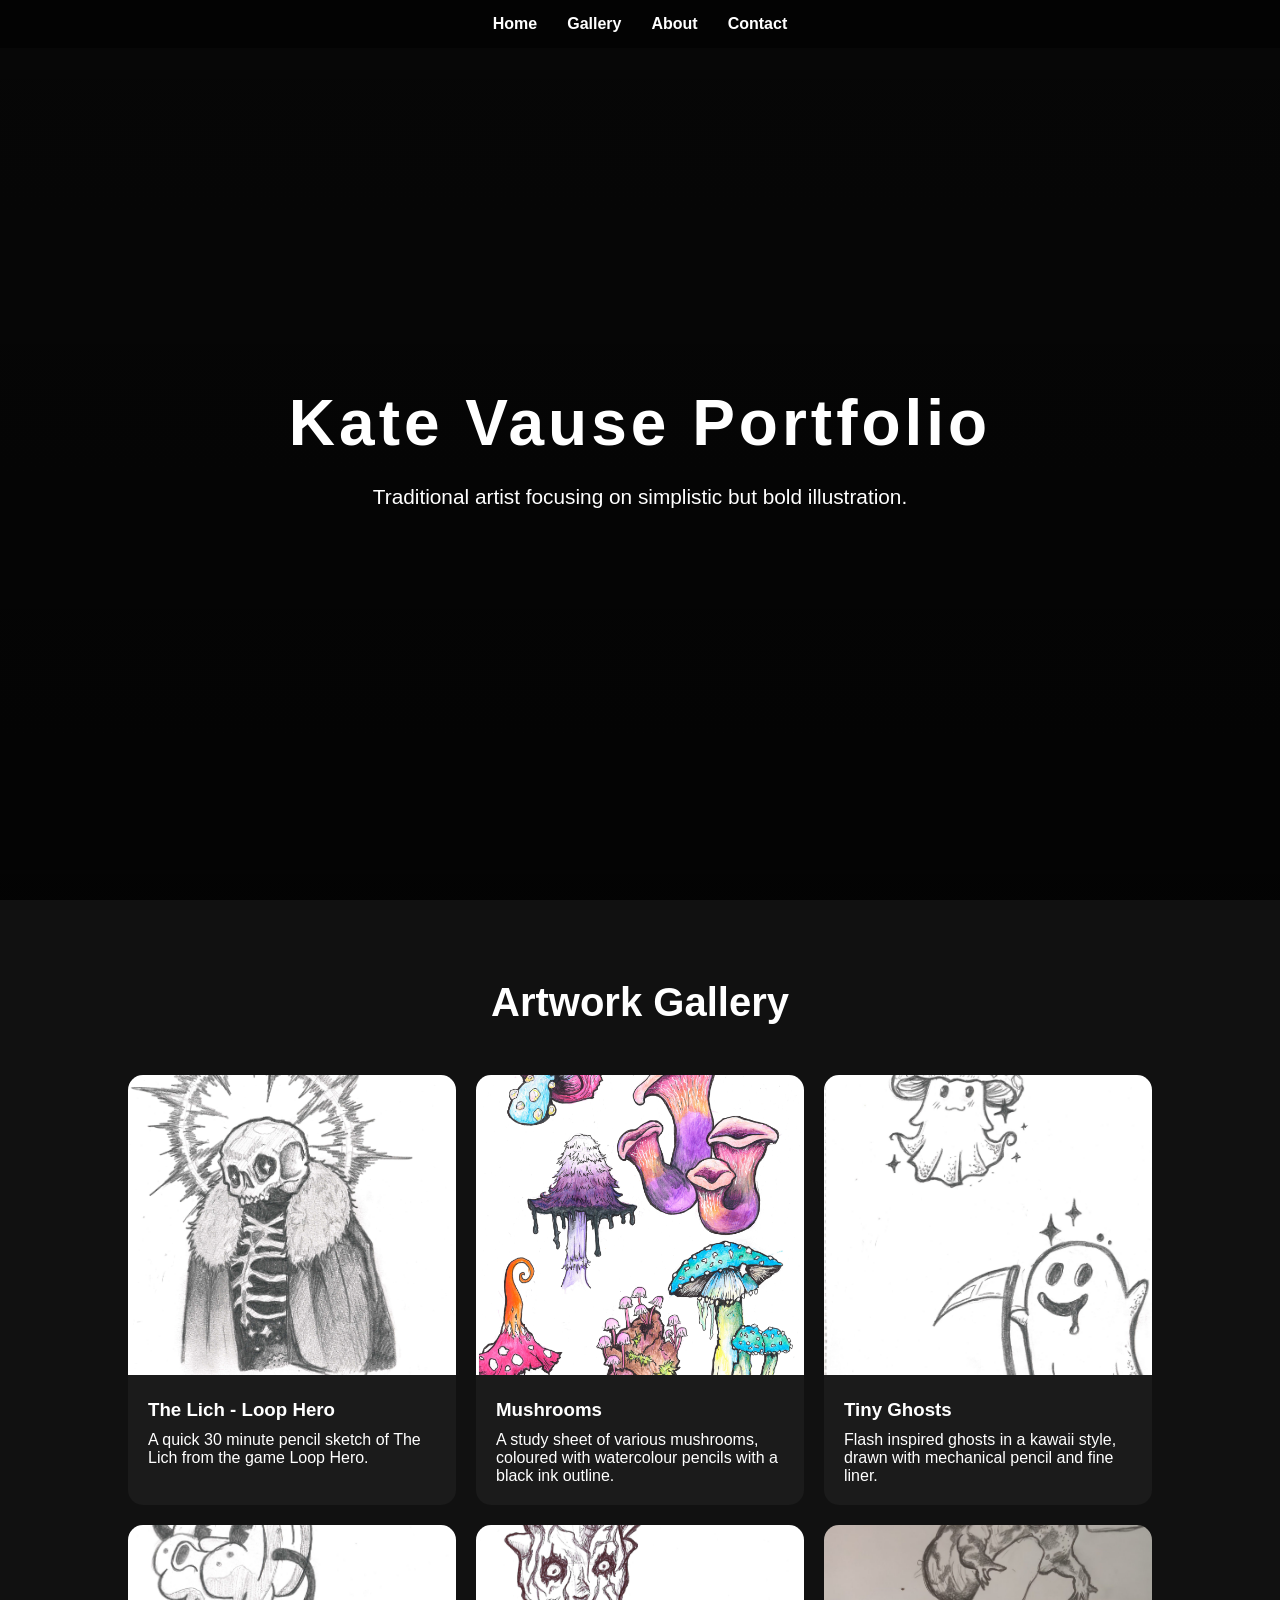
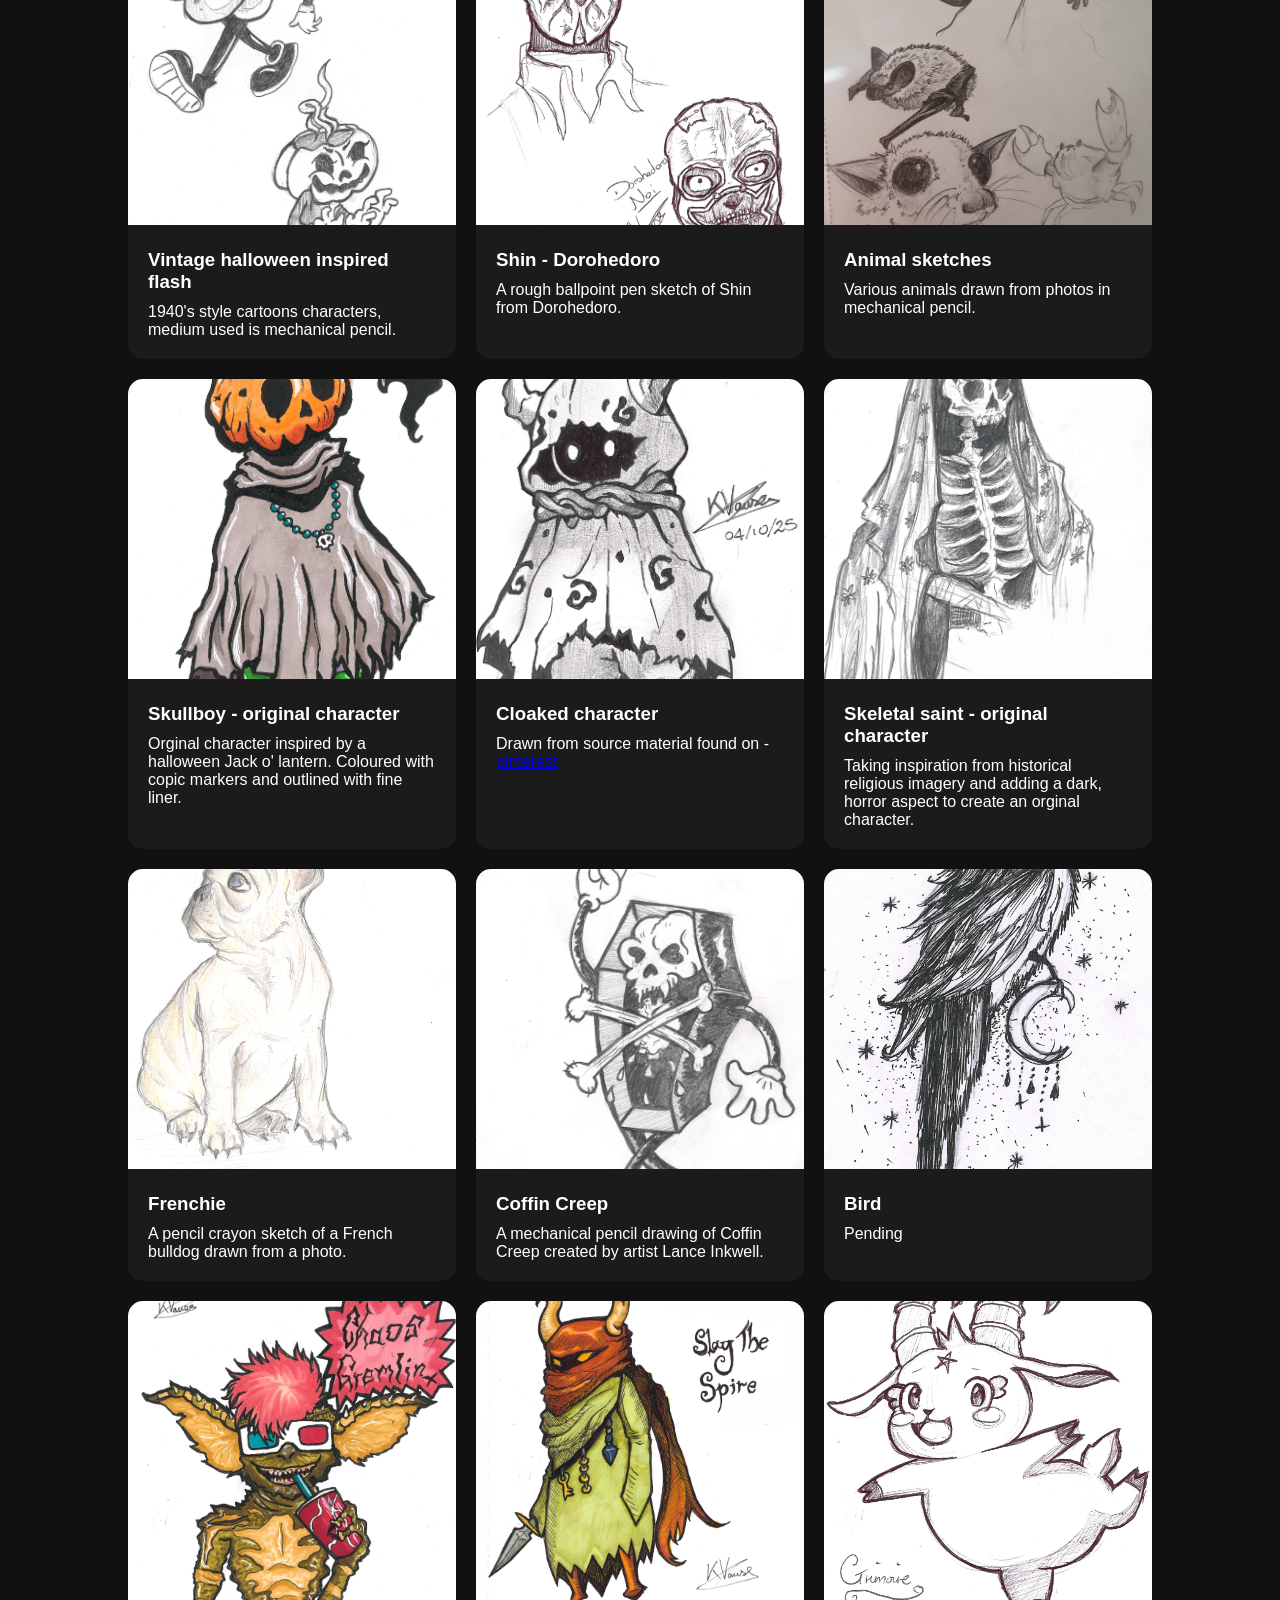
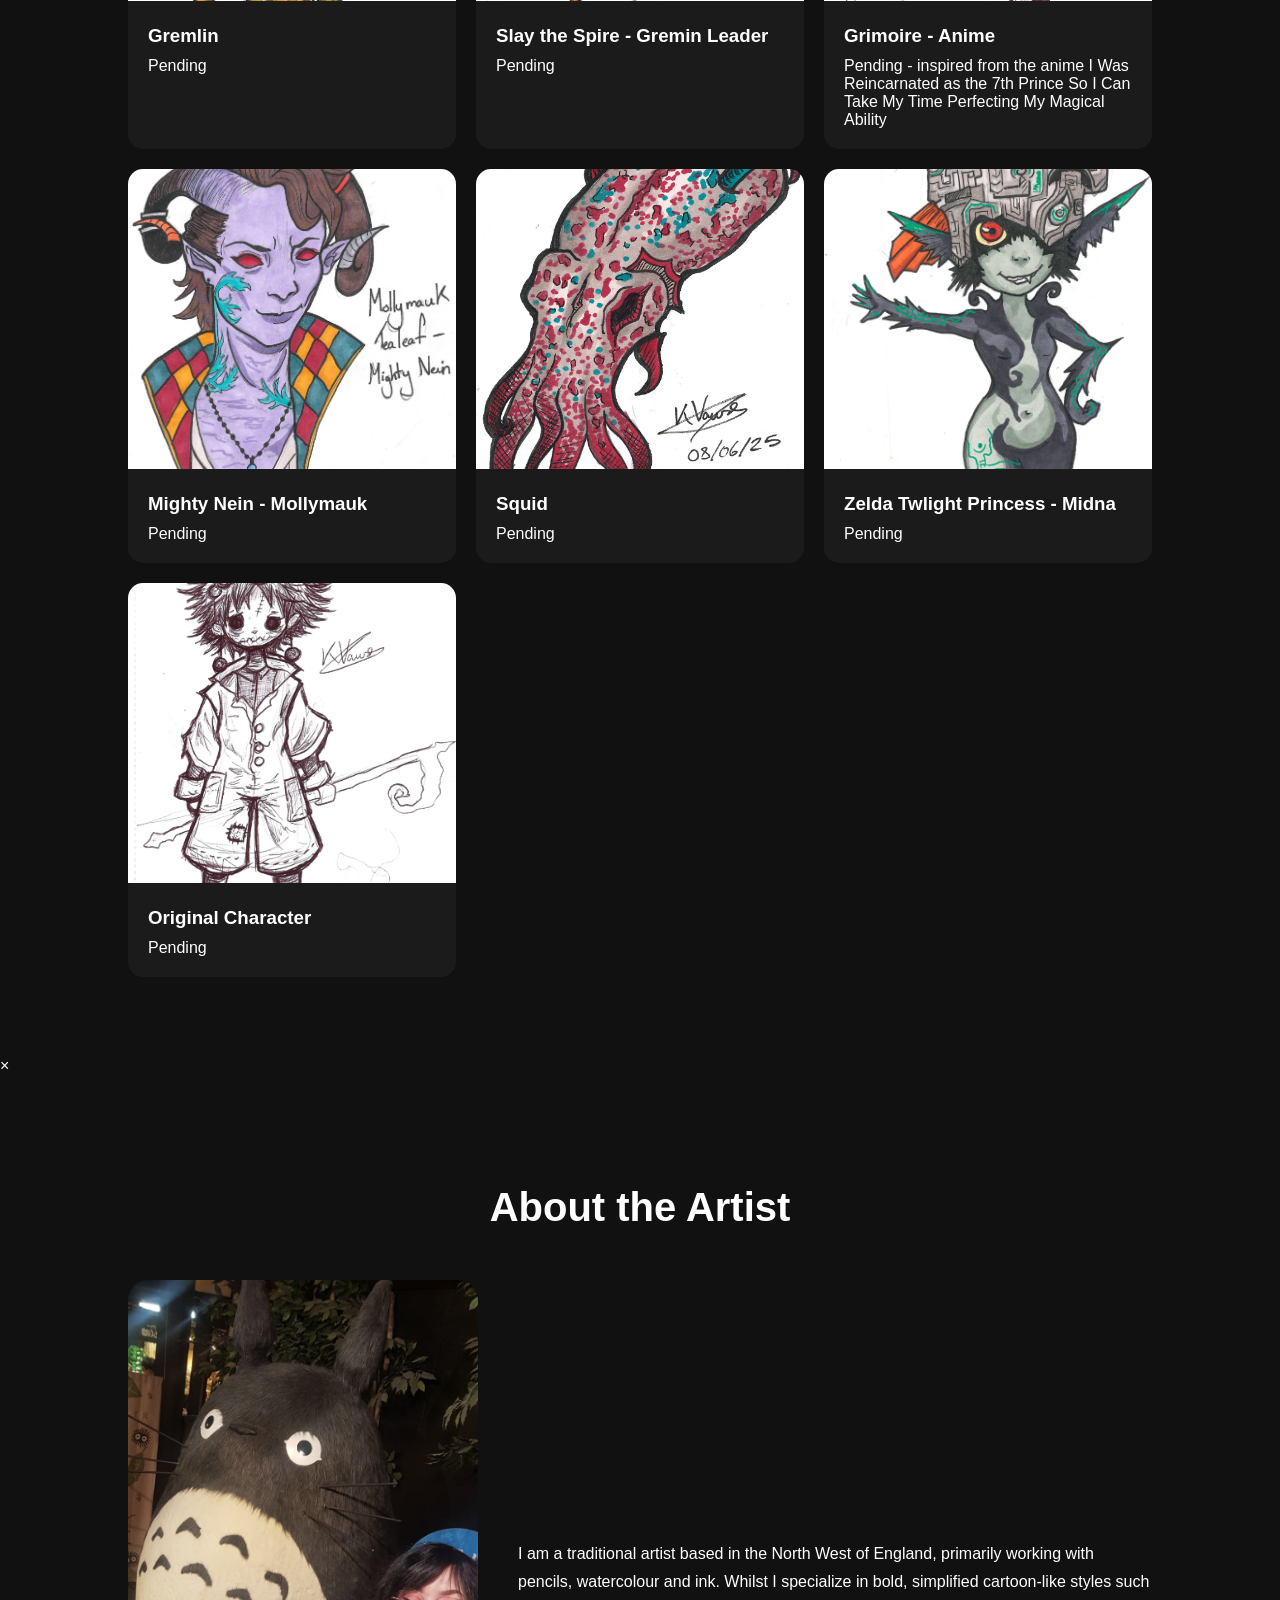
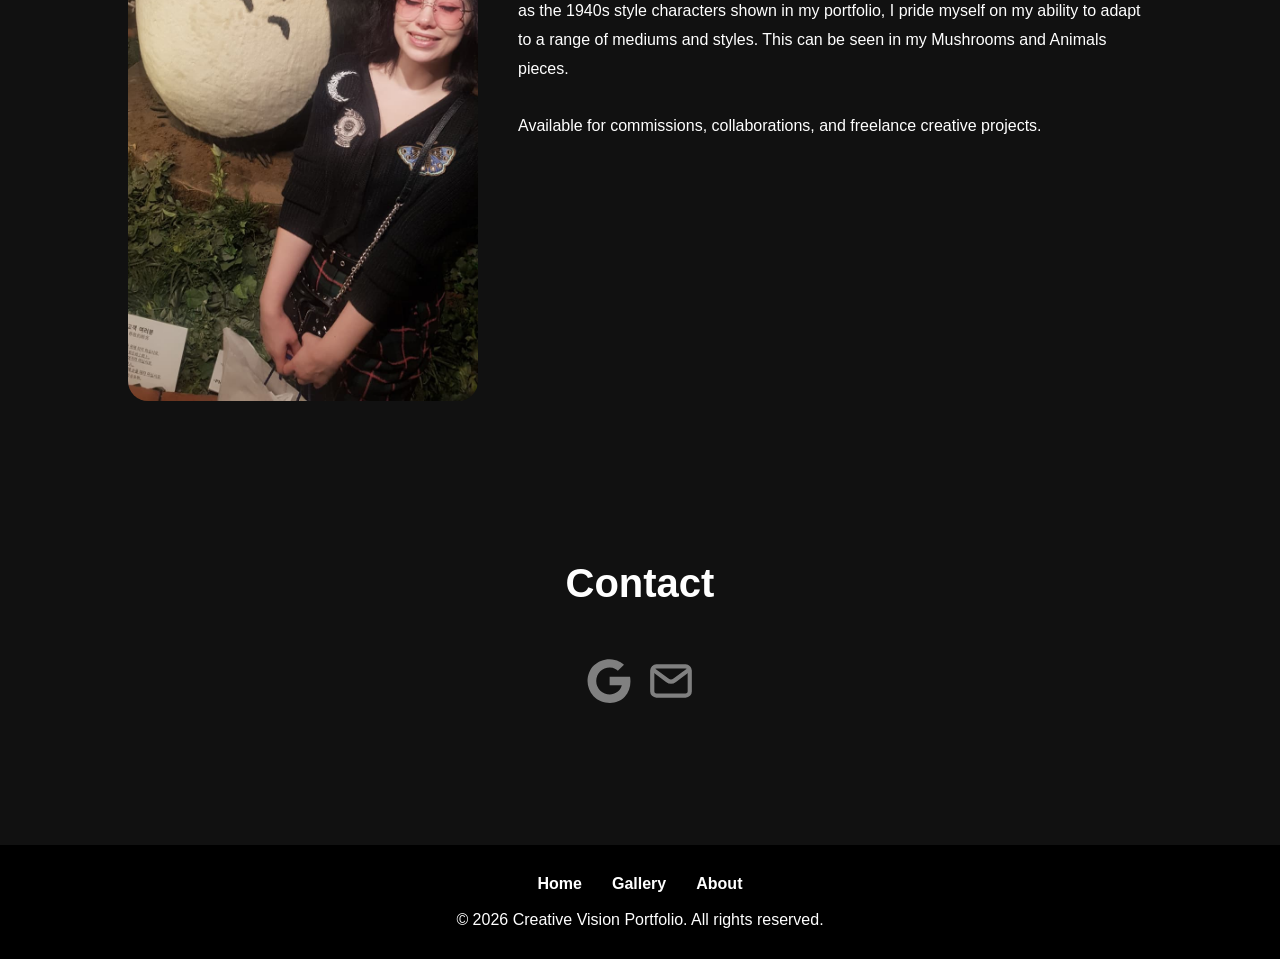
==== index.html @ c3f15e9b "Update index.html" ====
<!DOCTYPE html>
<html lang="en">
<head>
    <meta charset="UTF-8" />
    <meta name="viewport" content="width=device-width, initial-scale=1.0" />
    <title>Kate's Portfolio</title>
    <meta name="description" content="Portfolio of Kate Vause, a traditional artist based in North West England specialising in bold illustration, ink, watercolour, and pencil artwork. Commissions available.">
    <link rel="stylesheet" href="index.styles.css" />
</head>
<body>
    <nav id="navbar" aria-label="navigation">
        <ul>
            <li><a href="#home">Home</a></li>
            <li><a href="#gallery">Gallery</a></li>
            <li><a href="#about">About</a></li>
            <li><a href="#contact">Contact</a></li>
        </ul>
    </nav>

    <header id="home">
        <h1>Kate Vause Portfolio</h1>
        <p>
            Traditional artist focusing on simplistic but bold illustration.
        </p>
    </header>

    <main>
        <section id="gallery">
            <h2 class="section-title">Artwork Gallery</h2>

            <div class="gallery">
                
                <div class="art-card">
                    <img src="gallery/11.jpeg" alt="The Lich - Loop Hero" loading="lazy">
                    <div class="content">
                        <h3>The Lich - Loop Hero</h3>
                        <p>A quick 30 minute pencil sketch of The Lich from the game Loop Hero.</p>
                    </div>
                </div>
                    
                <div class="art-card">
                    <img src="gallery/1.jpeg" alt="Mushrooms" loading="lazy">
                    <div class="content">
                        <h3>Mushrooms</h3>
                        <p>A study sheet of various mushrooms, coloured with watercolour pencils with a black ink outline.</p>
                    </div>
                </div>

                <div class="art-card">
                    <img src="gallery/2.jpeg" alt="Tiny Ghost" loading="lazy">
                    <div class="content">
                        <h3>Tiny Ghosts</h3>
                        <p>Flash inspired ghosts in a kawaii style, drawn with mechanical pencil and fine liner.</p>
                    </div>
                </div>

                <div class="art-card">
                    <img src="gallery/3.jpeg" alt="Vintage halloween inspired flash" loading="lazy">
                    <div class="content">
                        <h3>Vintage halloween inspired flash</h3>
                        <p>1940's style cartoons characters, medium used is mechanical pencil.</p>
                    </div>
                </div>
				
                <div class="art-card">
                    <img src="gallery/4.jpeg" alt="Shin & Noi- Dorohedoro" loading="lazy">
                    <div class="content">
                        <h3>Shin - Dorohedoro</h3>
                        <p>A rough ballpoint pen sketch of Shin from Dorohedoro.</p>
                    </div>
                </div>
                
				<div class="art-card">
                    <img src="gallery/5.jpeg" alt="Animal sketches" loading="lazy">
                    <div class="content">
                        <h3>Animal sketches</h3>
                        <p>Various animals drawn from photos in mechanical pencil.</p>
                    </div>
                </div>
                
				<div class="art-card">
                    <img src="gallery/6.jpeg" alt="Skullboy - original character" loading="lazy">
                    <div class="content">
                        <h3>Skullboy - original character</h3>
                        <p>Orginal character inspired by a halloween Jack o' lantern. Coloured with copic markers and outlined with fine liner.</p>
                    </div>
                </div>
                
				<div class="art-card">
                    <img src="gallery/7.jpeg" alt="Cloaked character" loading="lazy">
                    <div class="content">
                        <h3>Cloaked character</h3>
                        <p>Drawn from source material found on - <a href="https://share.google/mVNDWBEnnMGLmCSkJ">pinterest</a></p>
                    </div>
                </div>
                
				<div class="art-card">
                    <img src="gallery/8.jpeg" alt="Skeletal saint - original character" loading="lazy">
                    <div class="content">
                        <h3>Skeletal saint - original character</h3>
                        <p>Taking inspiration from historical religious imagery and adding a dark, horror aspect to create an orginal character.</p>
                    </div>
                </div>
                
				<div class="art-card">
                    <img src="gallery/9.jpeg" alt="Frenchie" loading="lazy">
                    <div class="content">
                        <h3>Frenchie</h3>
                        <p>A pencil crayon sketch of a French bulldog drawn from a photo.</p>
                    </div>
                </div>
                
				<div class="art-card">
                    <img src="gallery/10.jpeg" alt="Coffin Creep" loading="lazy">
                    <div class="content">
                        <h3>Coffin Creep</h3>
                        <p>A mechanical pencil drawing of Coffin Creep created by artist Lance Inkwell.</p>
                    </div>
                </div>

				<div class="art-card">
                    <img src="gallery/12.jpeg" alt="Bird" loading="lazy">
                    <div class="content">
                        <h3>Bird</h3>
                        <p>Pending</p>
                    </div>
                </div>

				<div class="art-card">
                    <img src="gallery/13.jpeg" alt="Gremlin" loading="lazy">
                    <div class="content">
                        <h3>Gremlin</h3>
                        <p>Pending</p>
                    </div>
                </div>

					<div class="art-card">
                    <img src="gallery/14.jpeg" alt="GremlinLeader" loading="lazy">
                    <div class="content">
                        <h3>Slay the Spire - Gremin Leader</h3>
                        <p>Pending</p>
                    </div>
                </div>

					<div class="art-card">
                    <img src="gallery/15.jpeg" alt="Grimoire" loading="lazy">
                    <div class="content">
                        <h3>Grimoire - Anime</h3>
                        <p>Pending - inspired from the anime I Was Reincarnated as the 7th Prince So I Can Take My Time Perfecting My Magical Ability</p>
                    </div>
                </div>

					<div class="art-card">
                    <img src="gallery/16.jpeg" alt="Mollymauk" loading="lazy">
                    <div class="content">
                        <h3>Mighty Nein - Mollymauk</h3>
                        <p>Pending</p>
                    </div>
                </div>

					<div class="art-card">
                    <img src="gallery/17.jpeg" alt="Squid" loading="lazy">
                    <div class="content">
                        <h3>Squid</h3>
                        <p>Pending</p>
                    </div>
                </div>

					<div class="art-card">
                    <img src="gallery/18.jpeg" alt="Midna" loading="lazy">
                    <div class="content">
                        <h3>Zelda Twlight Princess - Midna</h3>
                        <p>Pending</p>
                    </div>
                </div>

					<div class="art-card">
                    <img src="gallery/19.jpeg" alt="OriginalCharacter" loading="lazy">
                    <div class="content">
                        <h3>Original Character</h3>
                        <p>Pending</p>
                    </div>
                </div>
				
            </div>
        </section>
		
<!-- Modal -->
		<div class="modal" id="imageModal">
		    <span class="close">&times;</span>
		
		    <div class="modal-content">
		        <img id="modalImg">
		
		        <div class="modal-text">
		            <h2 id="modalTitle"></h2>
		            <p id="modalDescription"></p>
		        </div>
		    </div>
		</div>
		
        <section id="about">
            <h2 class="section-title">About the Artist</h2>

            <div class="about">
                <img src="gallery/The_Artist_Kate.jpeg" alt="Portrait of Kate Vause, the artist" loading="lazy">

                <div class="about-text">
                    <p>
                        I am a traditional artist based in the North West of England, primarily working with pencils, watercolour and ink. 
                        Whilst I specialize in bold, simplified cartoon-like styles such as the 1940s style characters shown in my portfolio, 
                        I pride myself on my ability to adapt to a range of mediums and styles. This can be seen in my Mushrooms and Animals pieces. 
                    </p>

                    <br>

                    <p>
                        Available for commissions, collaborations, and freelance creative projects.
                    </p>
                </div>
            </div>
        </section>
        <section id="contact">
            <h2 class="section-title">Contact</h2>
<!--        #Removed contact form for now    -->
<!--            <form class="contact-form" onsubmit="sendMessage(event); return false"> 				-->
<!--                <p class="contact-form-message"></p>												-->
<!--                <input id="name" type="text" required placeholder="Name" />							-->
<!--                <input id="email" type="email" required placeholder="Email" />						-->
<!--                <textarea id="message" rows="6" required placeholder="Message"></textarea>			-->
<!--                <button type="submit">																-->
<!--                                      Send Message</button>											-->
<!--           </form>																					-->
<!--		<a href="#home" style="text-decoration:none"h1 style="text-align:left;">&#x25B2;</a> />		-->
			
    <h2 class="section-title">
	<img src="gallery/googleIcon.svg" 
        this.src="gallery/googleIcon.svg" alt="GoogleI" style="width:50px;height:50px;" class="filter-white">
    <a href="mailto:kateartprofolio@gmail.com">
	<img src="gallery/email.svg"
        onmouseover="this.src='gallery/emailOpen.svg'" alt="OpenEmail" style="width:50px;height:50px;" class="filter-white"
        onmouseout="this.src='gallery/email.svg'" alt="ClosedEmail" style="width:50px;height:50px;" class="filter-white"></a>
    </h2>
    </section>
    </main>

    <footer>
    <nav id="navbarFooter" aria-label="navigationFT">
        <ul>
            <li><a href="#home">Home</a></li>
            <li><a href="#gallery">Gallery</a></li>
            <li><a href="#about">About</a></li>
        </ul>
    </nav>
		<br>
        <p>© 2026 Creative Vision Portfolio. All rights reserved.</p>
    </footer>

    <script src="index.script.js"></script>
</body>
</html>
---- index.styles.css ----
* {
		margin: 0;
		padding: 0;
		box-sizing: border-box;
		font-family: Arial, sans-serif;
}

html { scroll-behavior: smooth; }

body {
		background: #111;
		color: white;
		overflow-x: hidden;
}

header {
		height: 100vh;
		background: linear-gradient(rgba(0,0,0,0.6), rgba(0,0,0,0.8)),
								url('https://images.unsplash.com/photo-1513364776144-60967b0f800f?q=80&w=1600') center/cover;
		display: flex;
		flex-direction: column;
		justify-content: center;
		align-items: center;
		text-align: center;
		padding: 20px;
}

header h1 {
		font-size: 4rem;
		letter-spacing: 4px;
		margin-bottom: 20px;
}

header p {
		font-size: 1.3rem;
		max-width: 700px;
		line-height: 1.6;
}

#navbar {
		width: 100%;
		padding: 15px;
		position: fixed;
		background: rgba(0, 0, 0, 0.5);
		animation: navbar-scroll linear both;
		animation-timeline: scroll();
		animation-range: 0px 50px;
}

@keyframes navbar-scroll {
		to { background: #000; }
}

nav ul {
		display: flex;
		justify-content: center;
		list-style: none;
		gap: 30px;
}

nav a {
		text-decoration: none;
		color: white;
		font-weight: bold;
		transition: 0.3s;
}

nav a:hover {
		color: #ff7b00;
}

section {
		padding: 80px 10%;
}

.section-title {
		text-align: center;
		margin-bottom: 50px;
		font-size: 2.5rem;
}

.gallery {
		display: grid;
		grid-template-columns: repeat(auto-fit, minmax(280px, 1fr));
		gap: 20px;
}

.art-card {
		background: #1b1b1b;
		border-radius: 15px;
		overflow: hidden;
		transition: transform 0.4s ease;
		cursor: pointer;
}

.art-card:hover {
		transform: scale(1.05);
}

.art-card img {
		width: 100%;
		height: 300px;
		object-fit: cover;
		pointer-events: none;	
}

.art-card .content {
		padding: 20px;
}

.art-card h3 {
		margin-bottom: 10px;
}

.about {
		display: flex;
		flex-wrap: wrap;
		align-items: center;
		gap: 40px;
}

.about img {
		width: 350px;
		border-radius: 20px;
}

/* .art-card bird { 	style=vertical-align: text-top; } */

.about-text {
		flex: 1;
		line-height: 1.8;
}

.contact-form {
		max-width: 600px;
		margin: auto;
}

.contact-form input,
.contact-form textarea {
		width: 100%;
		padding: 15px;
		margin-bottom: 20px;
		border: none;
		border-radius: 10px;
		background: #222;
		color: white;
}

.contact-form textarea {
		min-height: 120px;
		resize: vertical;
}

.contact-form button {
		width: 100%;
		background: #ff7b00;
		color: white;
		padding: 15px 30px;
		border: none;
		border-radius: 10px;
		cursor: pointer;
		font-size: 1rem;
		transition: 0.3s;
}

.contact-form button:hover {
		background: #ff9d42;
}

.contact-form-message {
		margin: -1em 0 1em 0;
		padding: 0.5em;
		text-align: center;
		font-size: 1.1rem;
		color: #ff7b00;
}

footer {
		text-align: center;
		padding: 30px;
		background: #000;
}

/* Modal */
.modal-content {
    display: flex;
    flex-direction: column;
    align-items: center;
    max-width: 90%;
    text-align: center;
}

.modal-text {
    margin-top: 20px;
    color: white;
    max-width: 700px;
}

.modal-text h2 {
    font-size: 2rem;
    margin-bottom: 10px;
}

.modal-text p {
    font-size: 1.1rem;
    line-height: 1.6;
    opacity: 0.9;
}

@media(max-width: 768px) {
		header h1 {
				font-size: 2.5rem;
		}

		.about {
				flex-direction: column;
		}

		nav ul {
				gap: 15px;
		}
}
.filter-white{
    filter: invert(0%) sepia(0%) saturate(0%) hue-rotate(0deg) brightness(0%) contrast(0%);
}
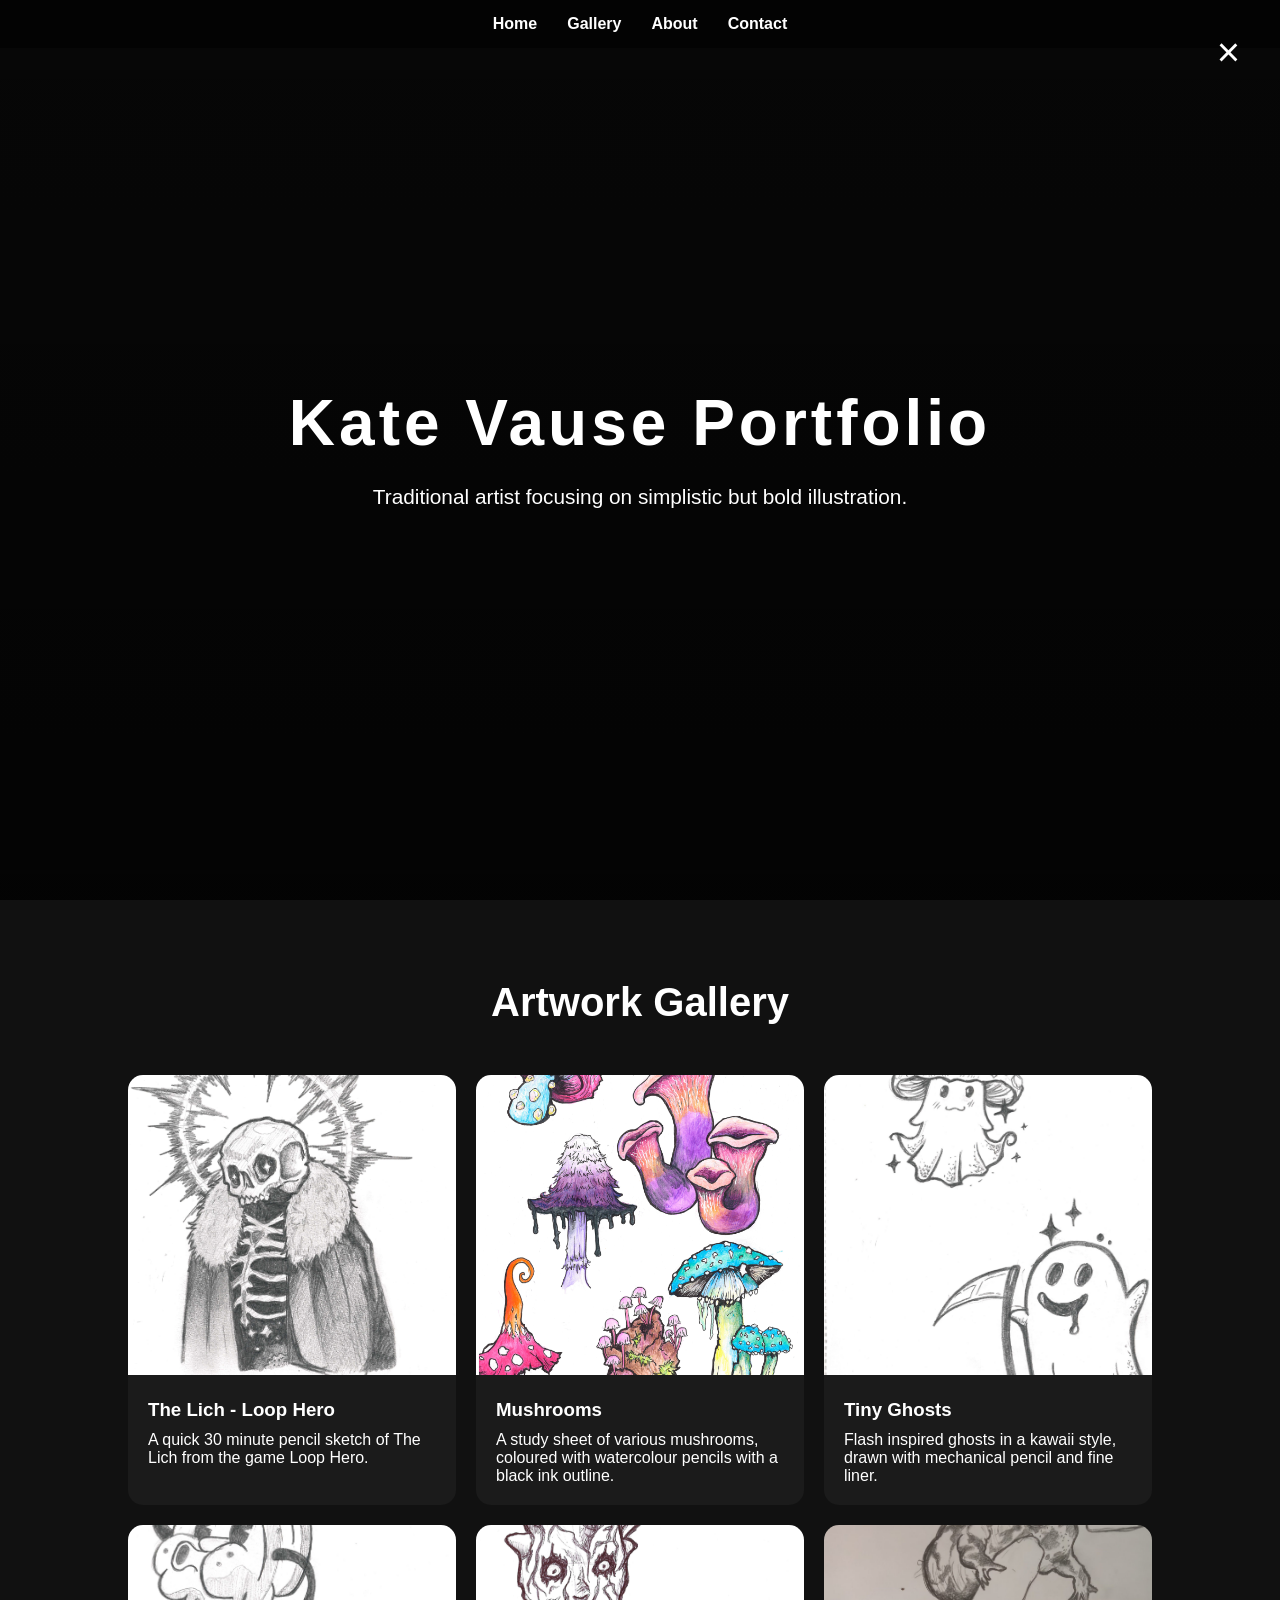
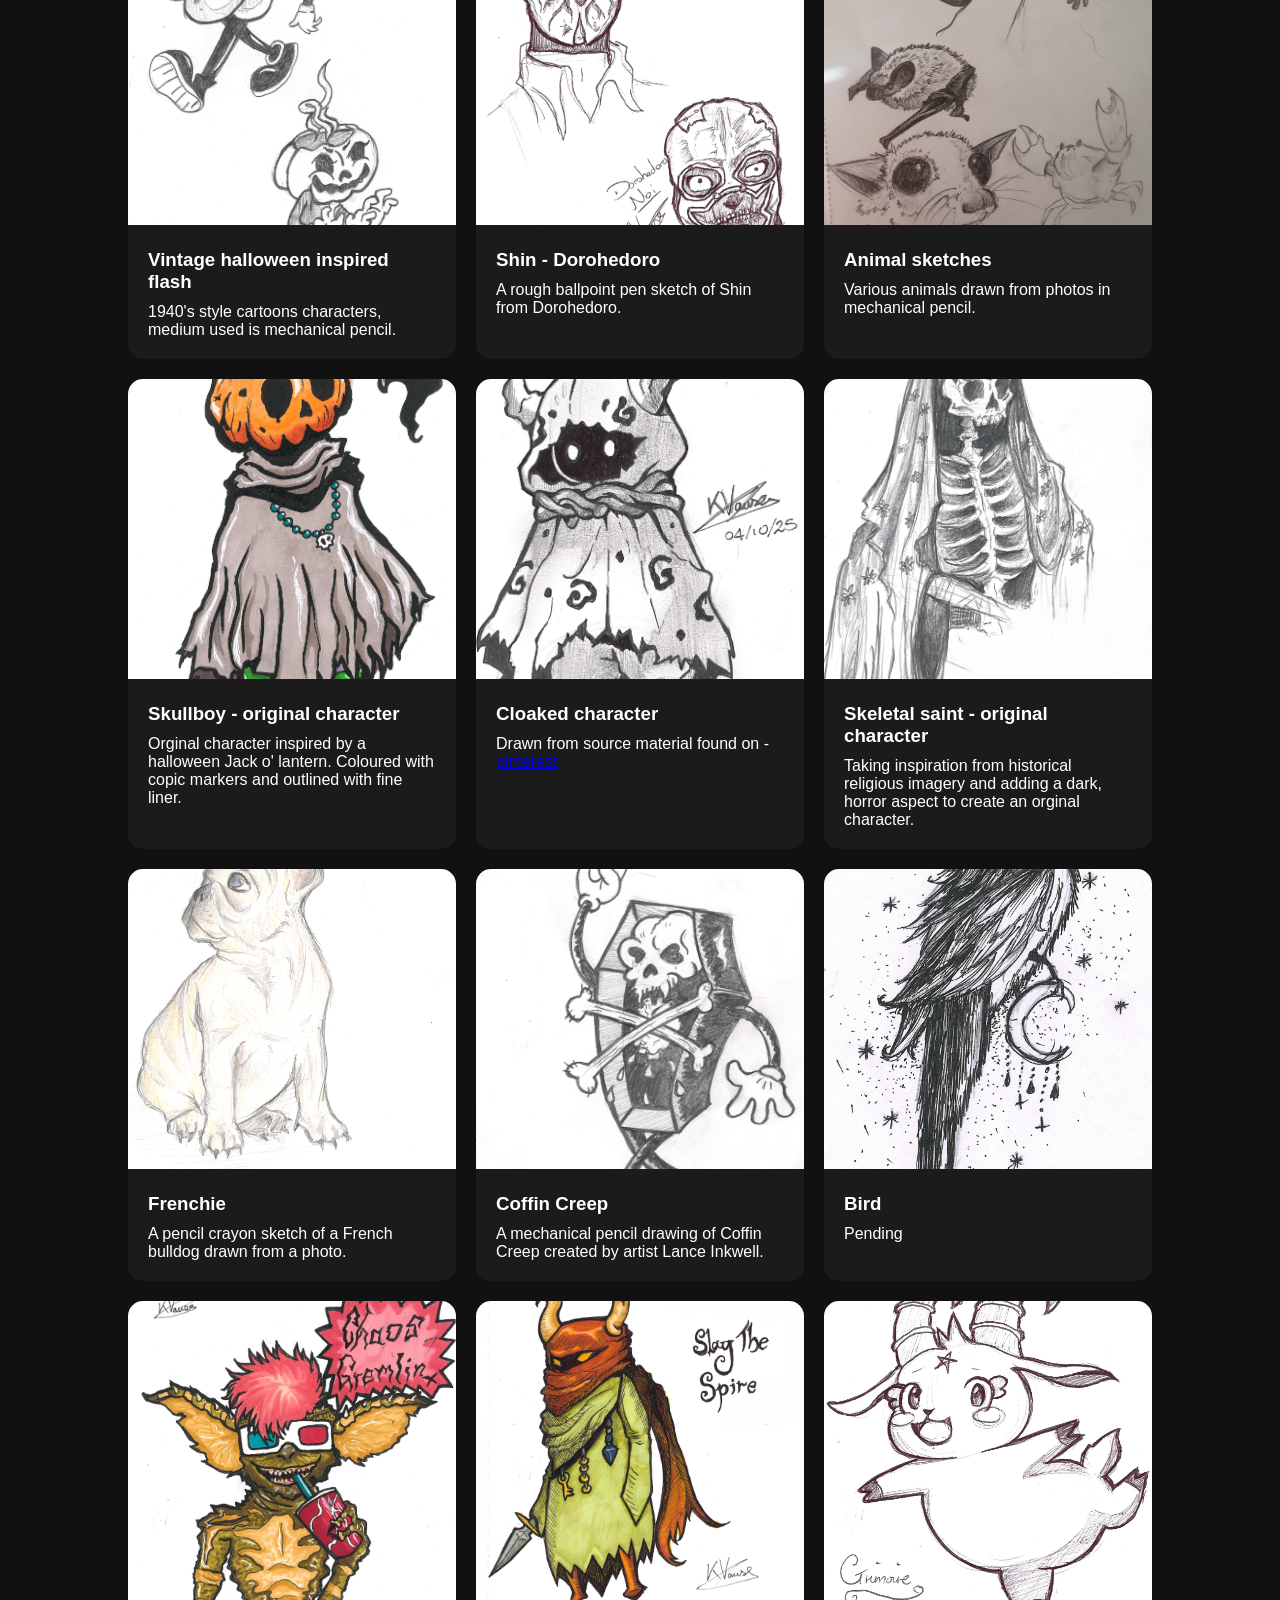
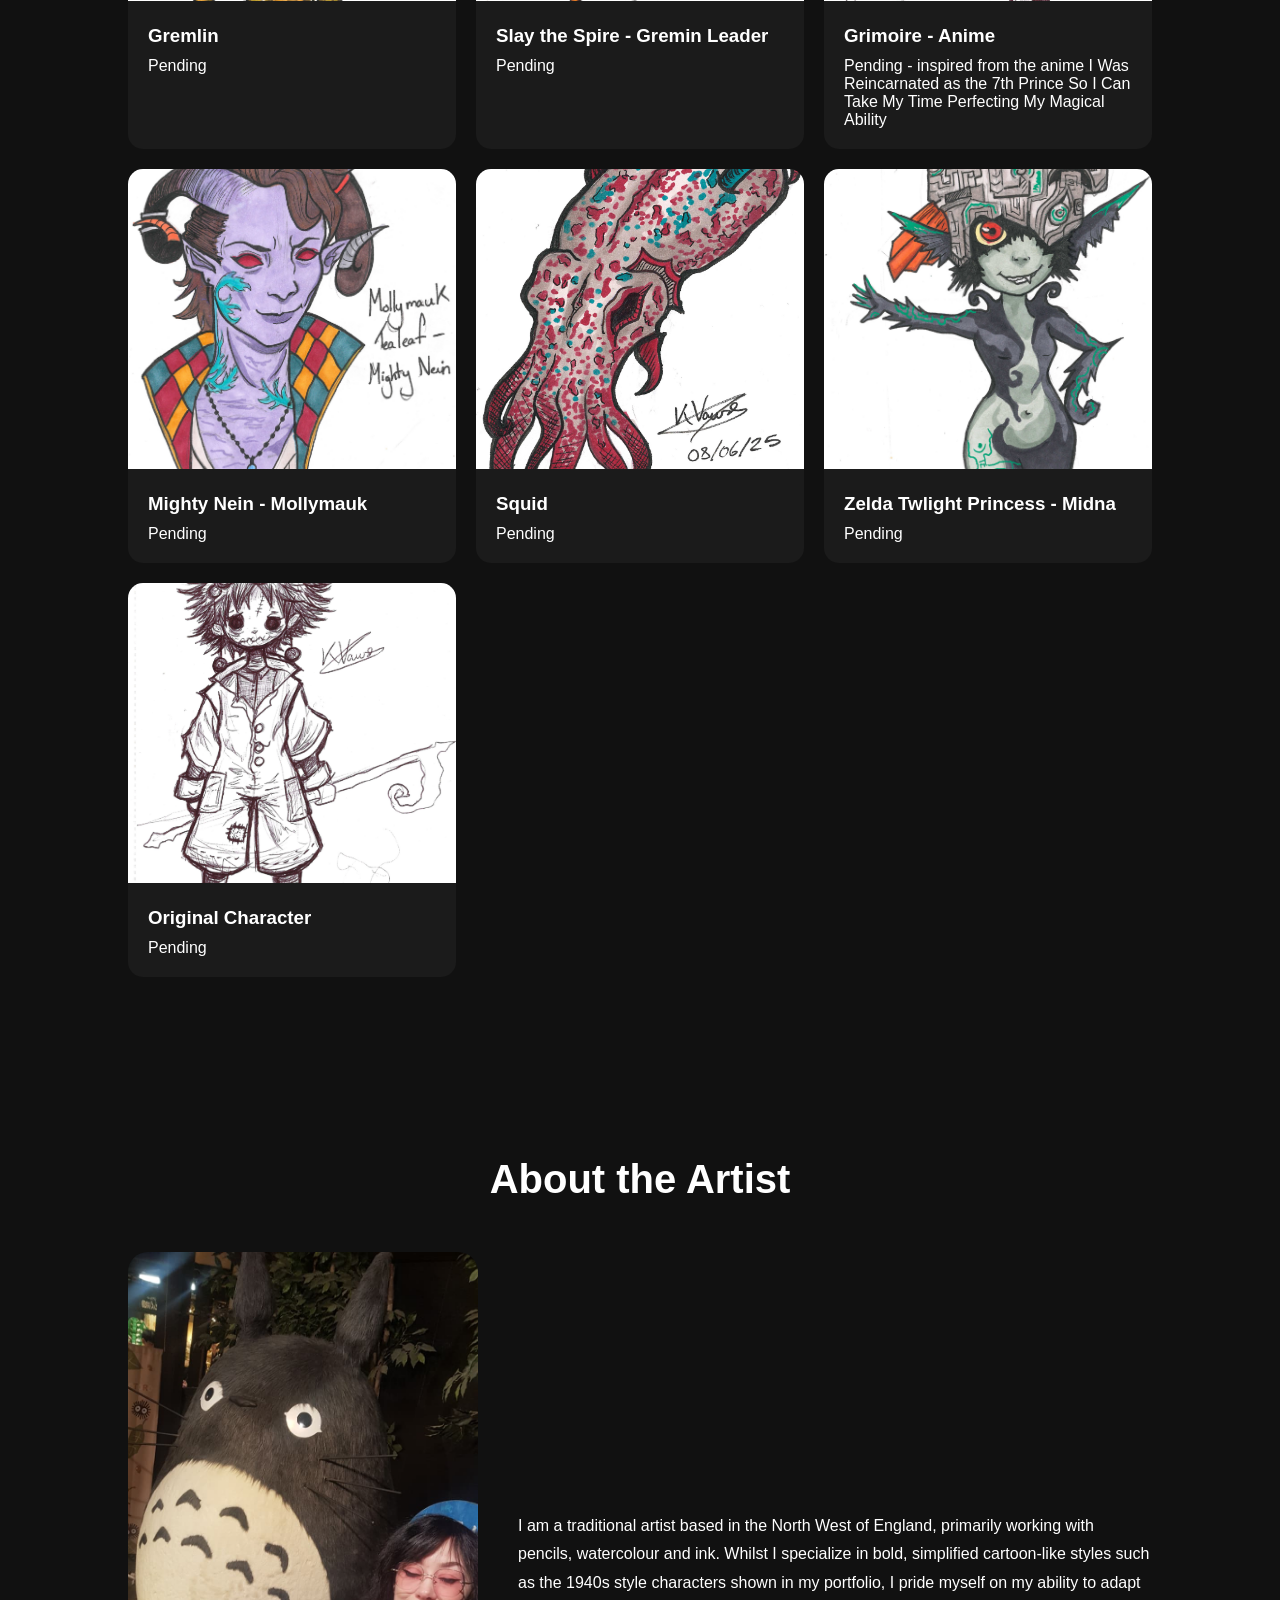
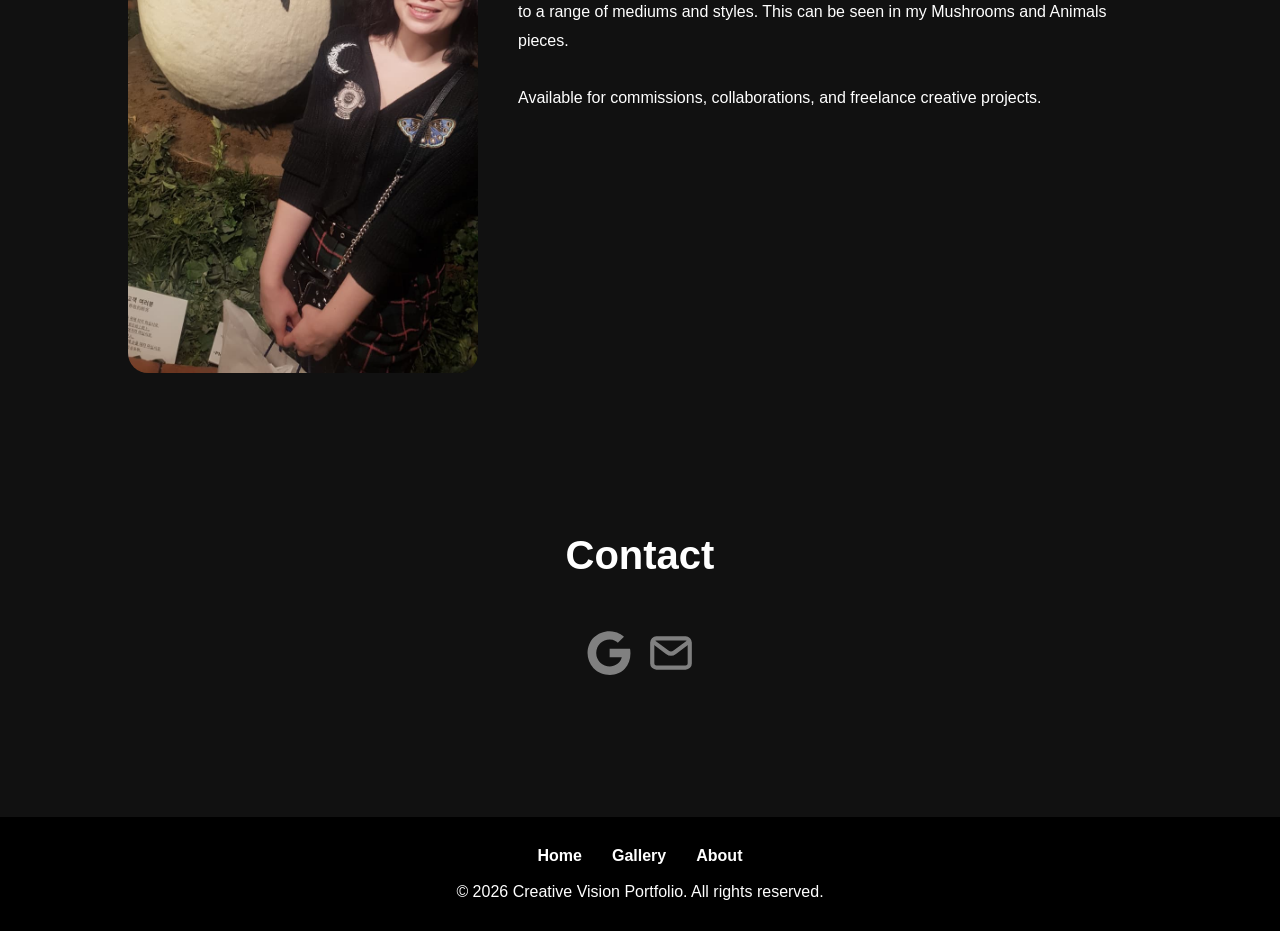
==== commit fdb08330: "Update index.html" ====
--- a/index.html
+++ b/index.html
@@ -185,19 +185,19 @@
             </div>
         </section>
 		
-<!-- Modal -->
-		<div class="modal" id="imageModal">
-		    <span class="close">&times;</span>
-		
-		    <div class="modal-content">
-		        <img id="modalImg">
-		
-		        <div class="modal-text">
-		            <h2 id="modalTitle"></h2>
-		            <p id="modalDescription"></p>
-		        </div>
-		    </div>
-		</div>
+    <!-- Modal -->
+    <div class="modal" id="imageModal">
+        <span class="close">&times;</span>
+        
+        <div class="modal-text">
+            <h2 id="modalTitle"></h2>
+            <p id="modalDescription"></p>
+        </div>
+
+        
+        <div class="modal-content">
+           <img id="modalImg">
+        </div>
 		
         <section id="about">
             <h2 class="section-title">About the Artist</h2>
--- a/index.styles.css
+++ b/index.styles.css
@@ -189,6 +189,7 @@
     align-items: center;
     max-width: 90%;
     text-align: center;
+    pointer-events: none;
 }
 
 .modal-text {
@@ -202,6 +203,21 @@
     margin-bottom: 10px;
 }
 
+.modal img {
+    max-width: 80%;
+    max-height: 80%;
+    border-radius: 20px;
+}
+
+.close {
+    position: absolute;
+    top: 30px;
+    right: 40px;
+    font-size: 40px;
+    color: white;
+    cursor: pointer;
+}
+
 .modal-text p {
     font-size: 1.1rem;
     line-height: 1.6;
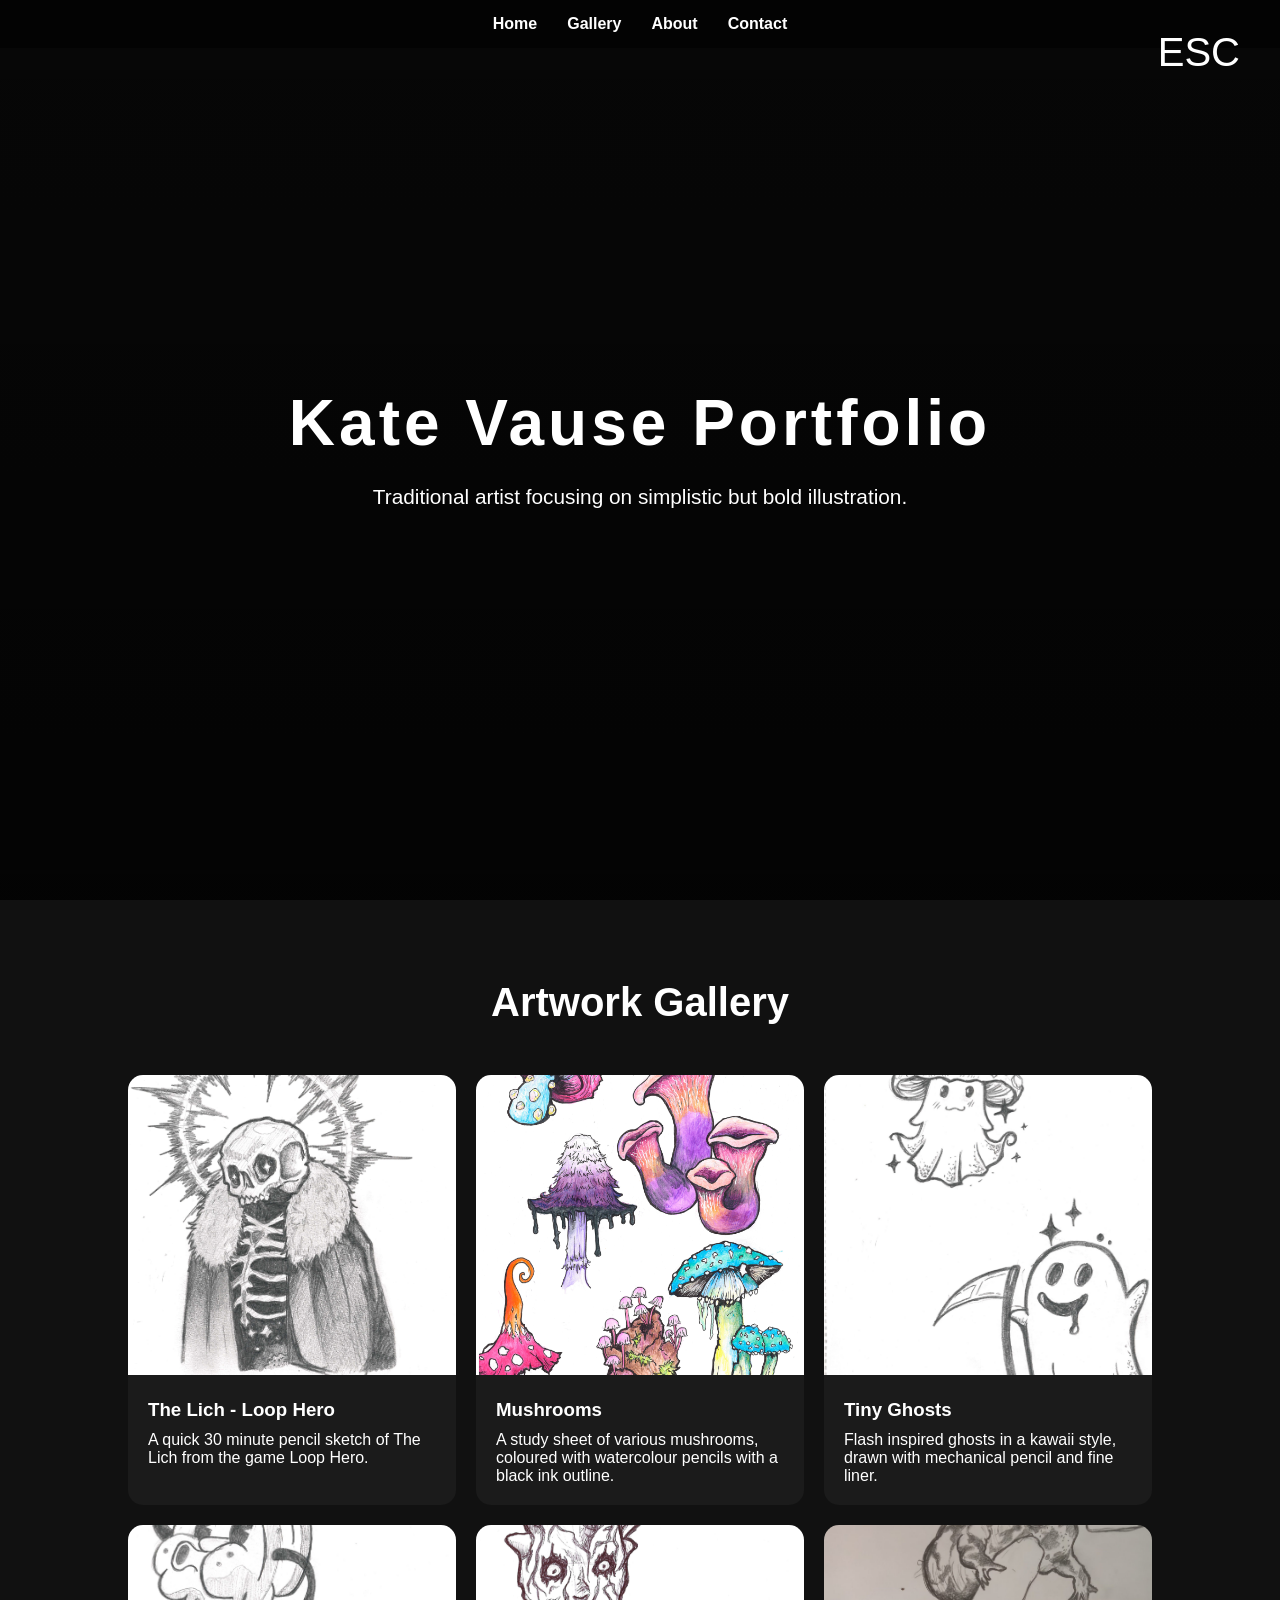
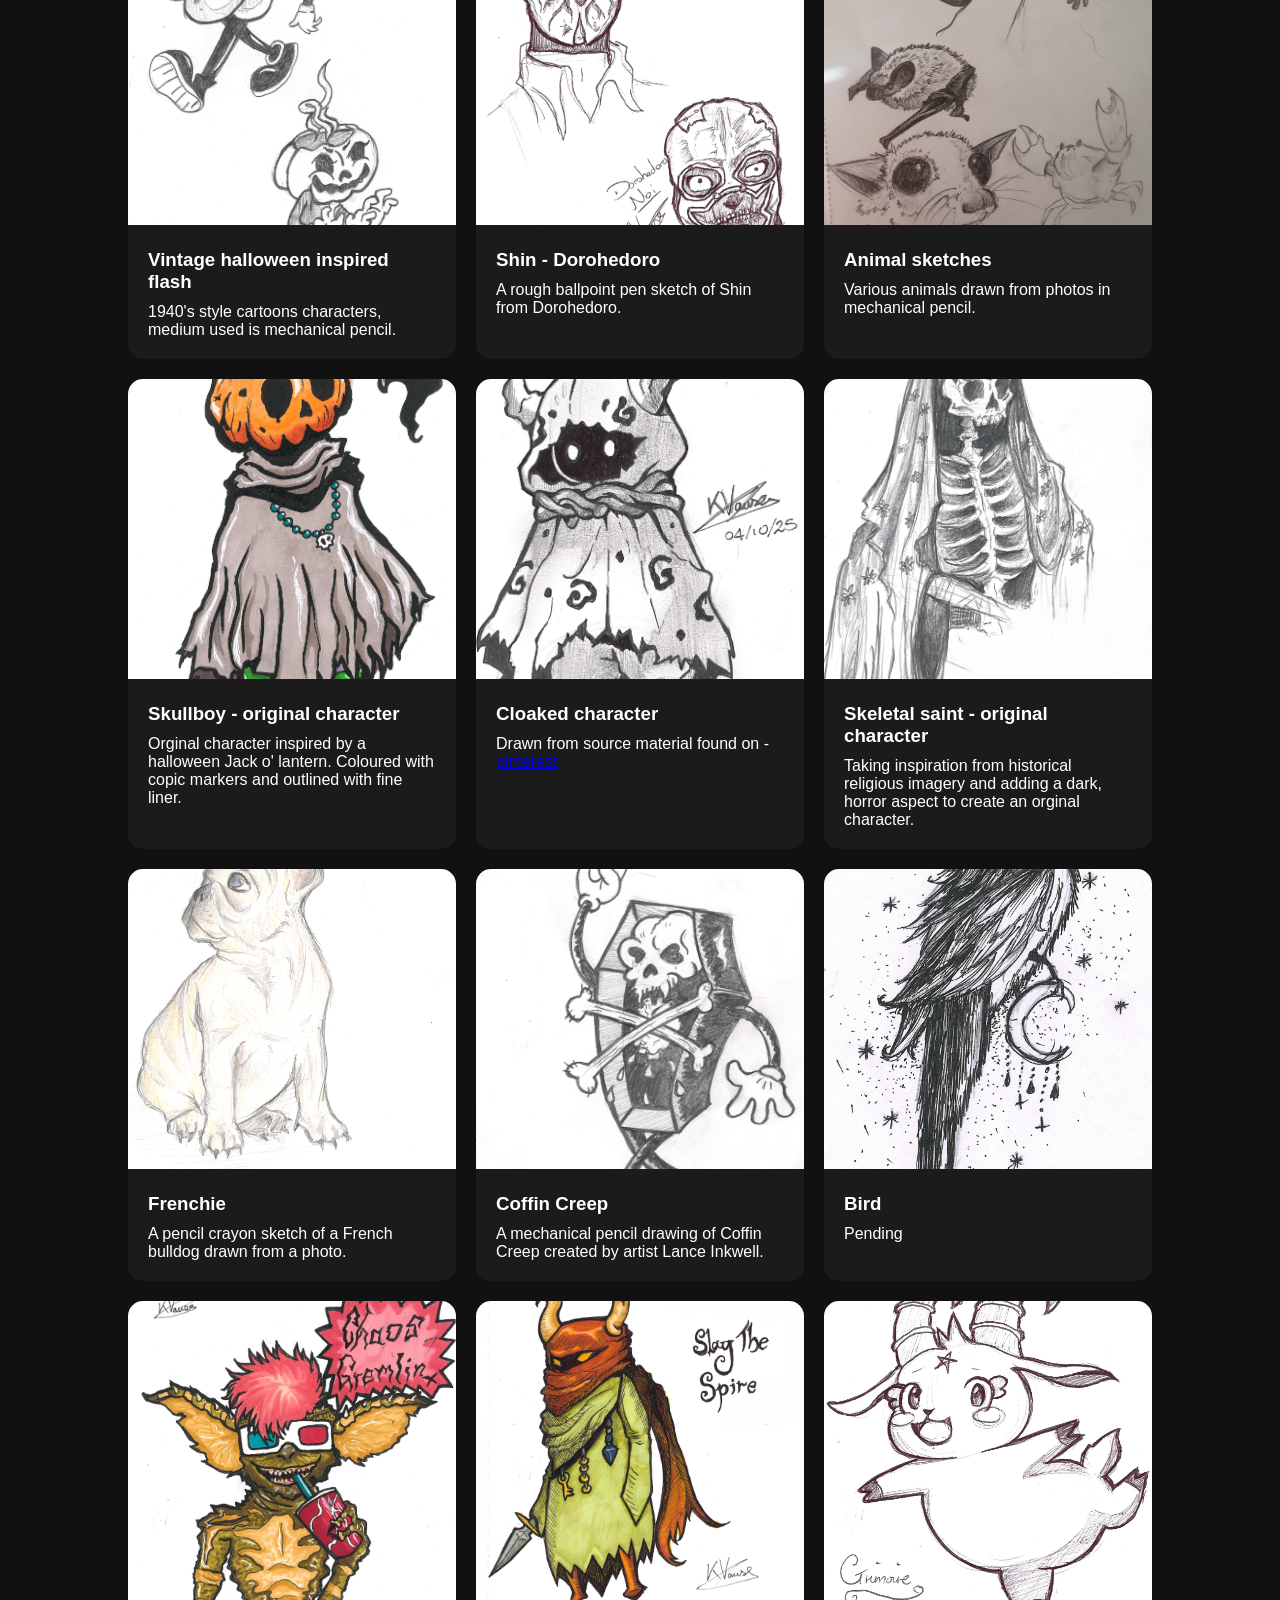
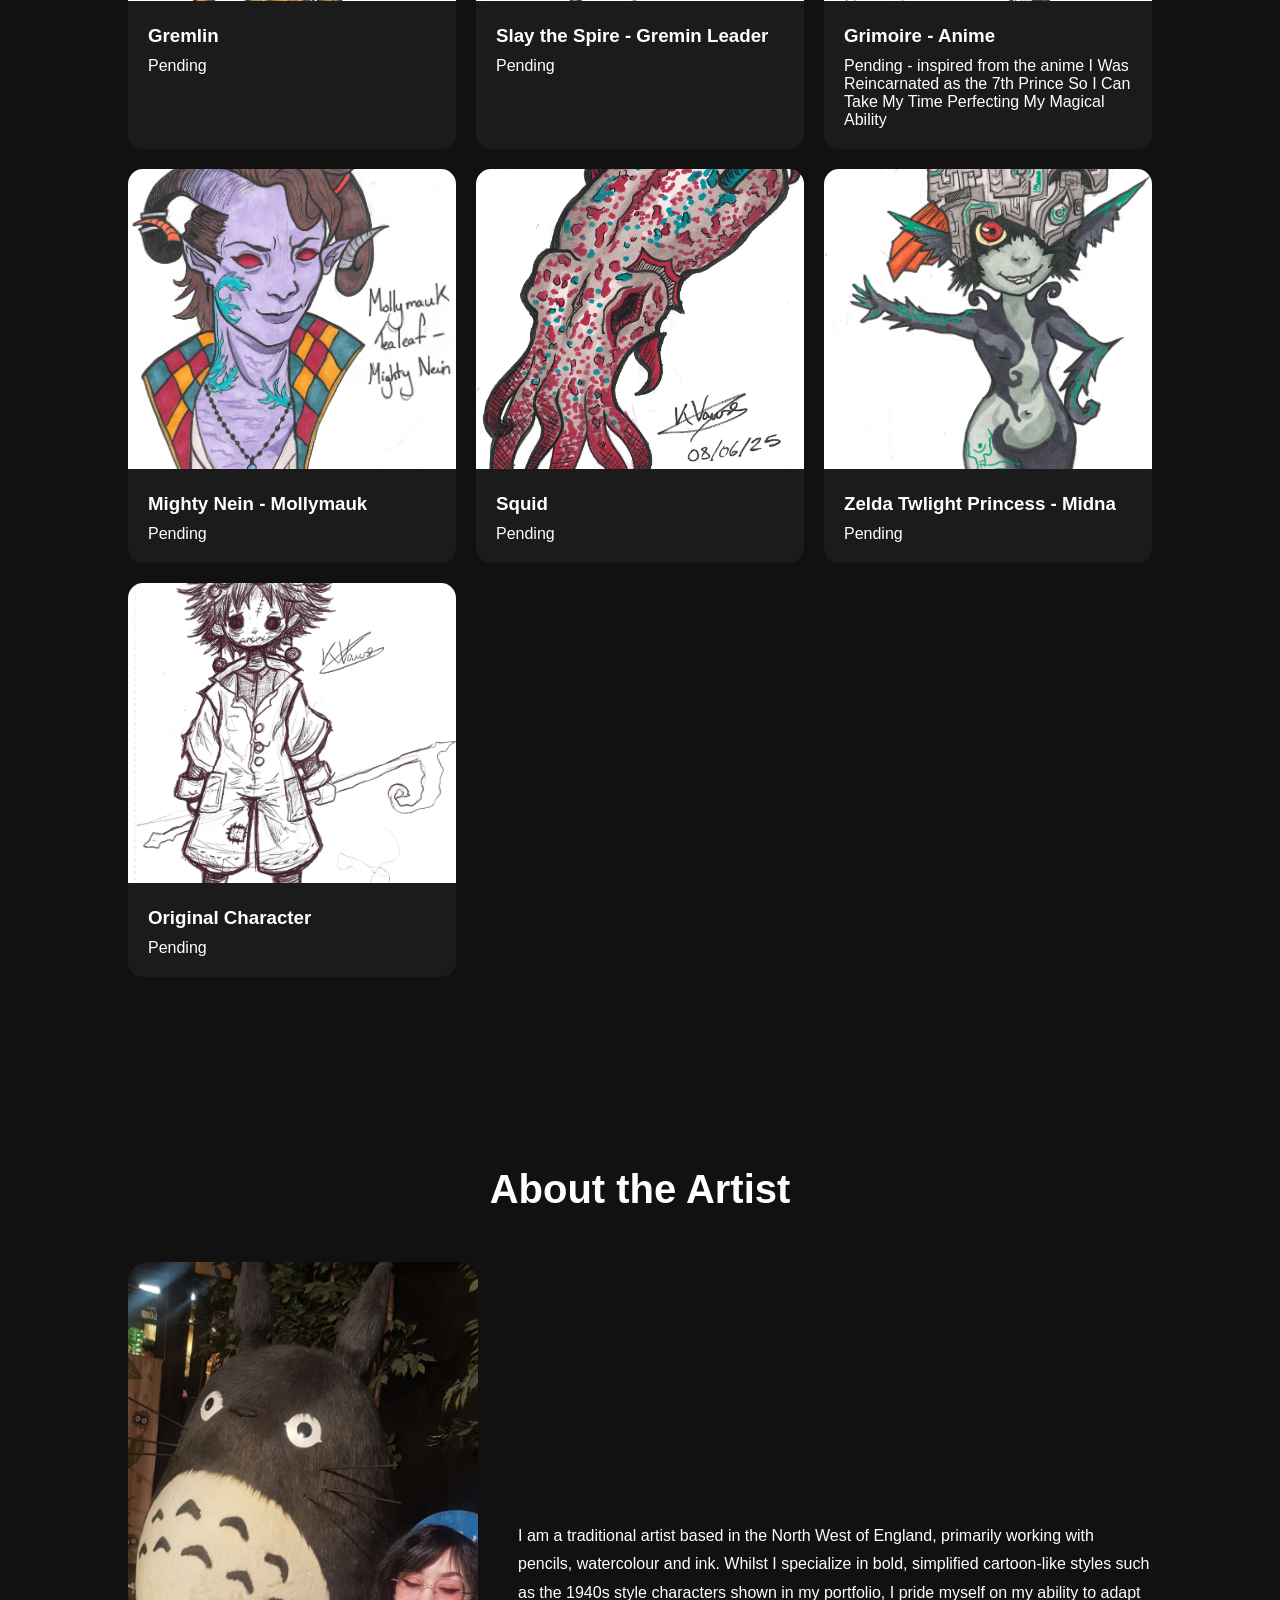
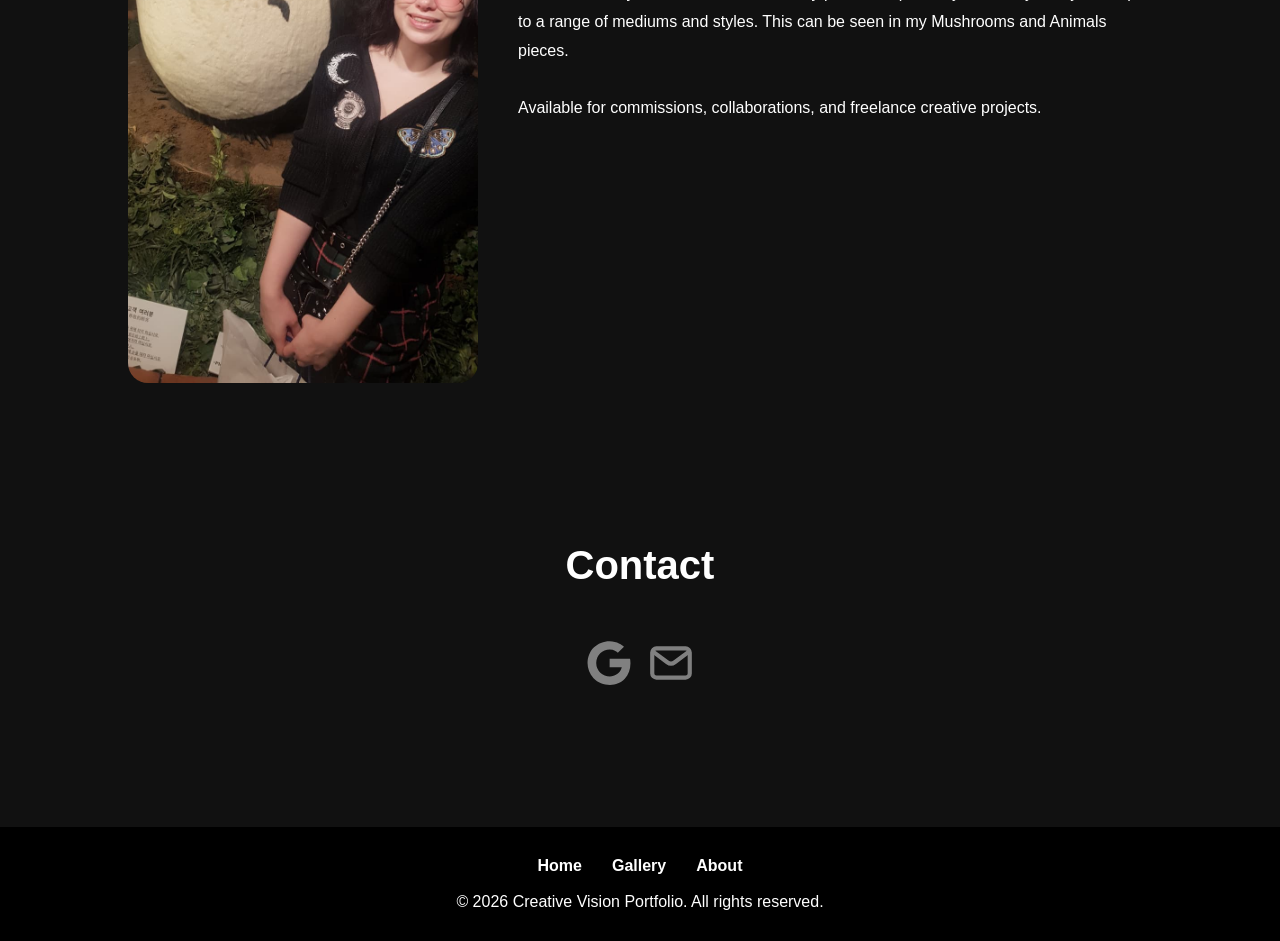
==== commit 85088f7a: "Update index.html" ====
--- a/index.html
+++ b/index.html
@@ -187,15 +187,13 @@
 		
     <!-- Modal -->
     <div class="modal" id="imageModal">
-        <span class="close">&times;</span>
-        
+        <span class="close">ESC</span>
+
+    <div class="modal-content">
         <div class="modal-text">
             <h2 id="modalTitle"></h2>
             <p id="modalDescription"></p>
         </div>
-
-        
-        <div class="modal-content">
            <img id="modalImg">
         </div>
 		
@@ -252,7 +250,7 @@
             <li><a href="#about">About</a></li>
         </ul>
     </nav>
-		<br>
+		<p></p><br>
         <p>© 2026 Creative Vision Portfolio. All rights reserved.</p>
     </footer>
 
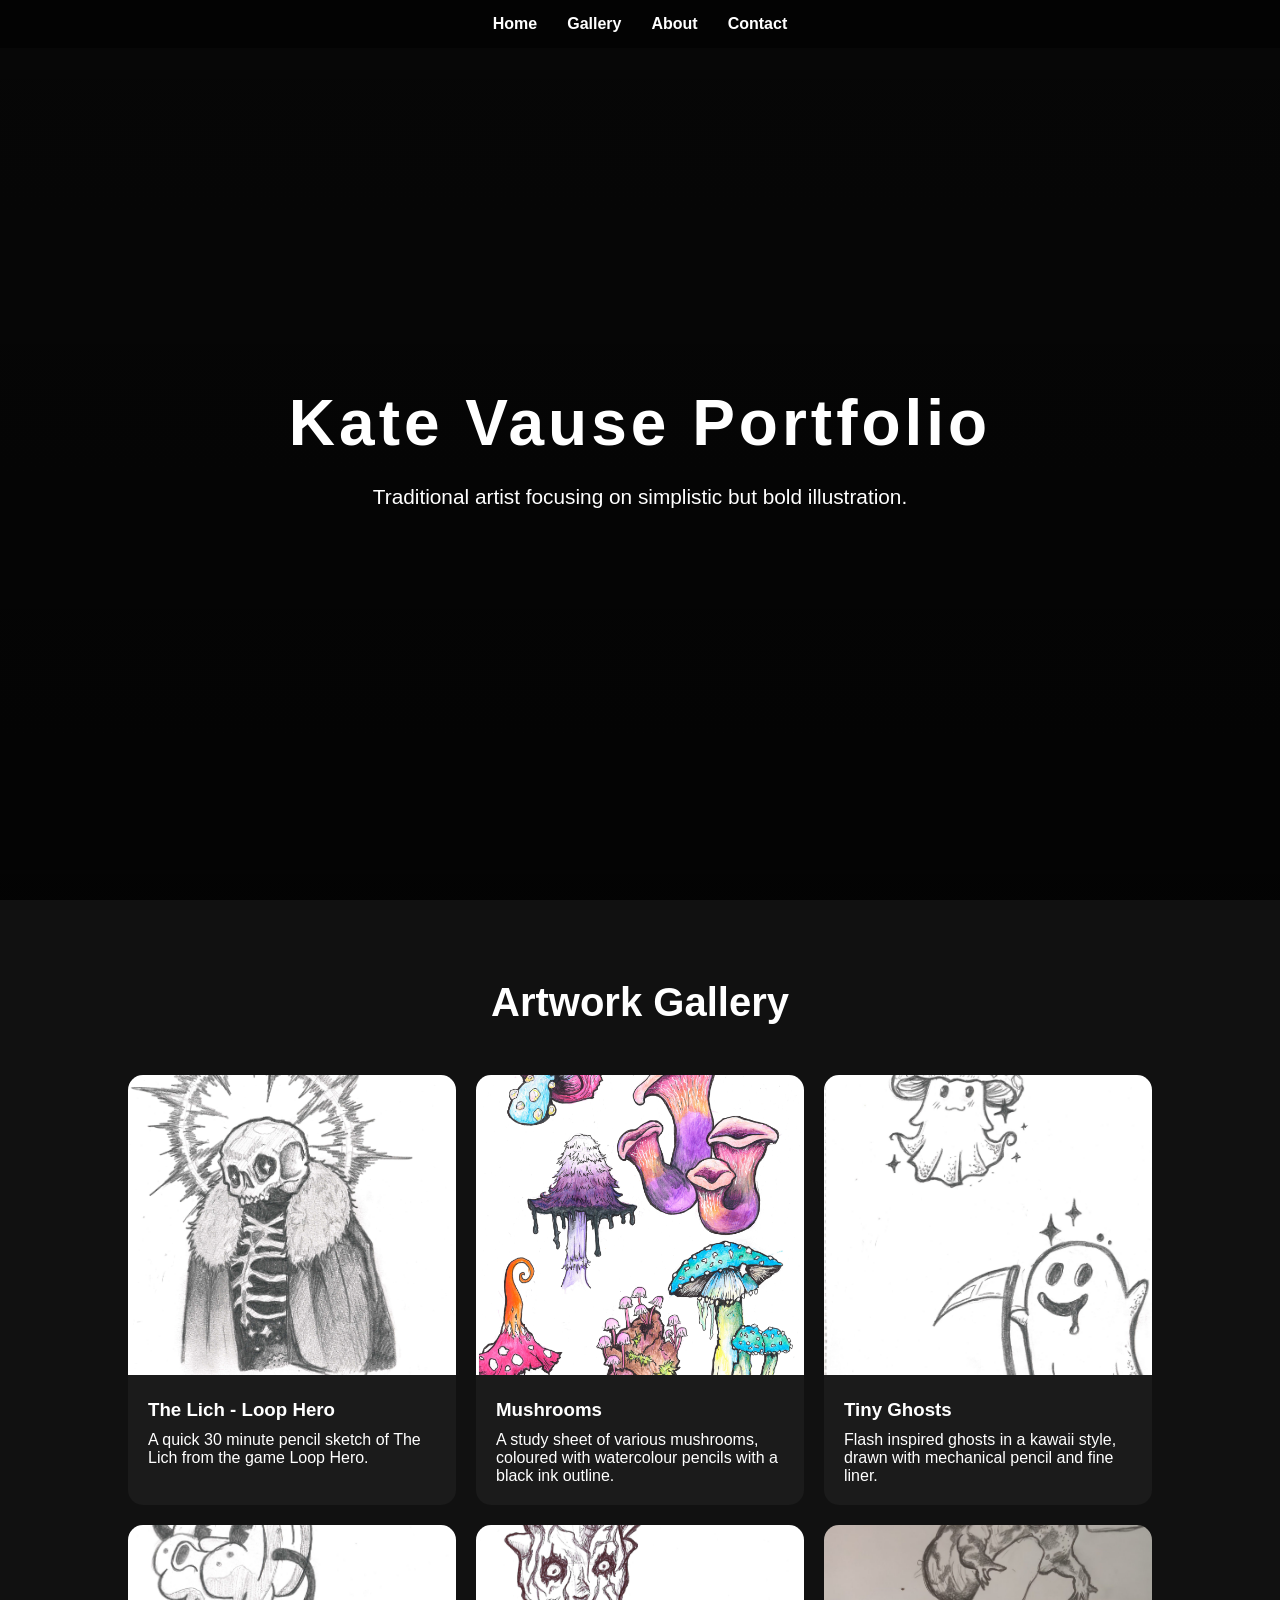
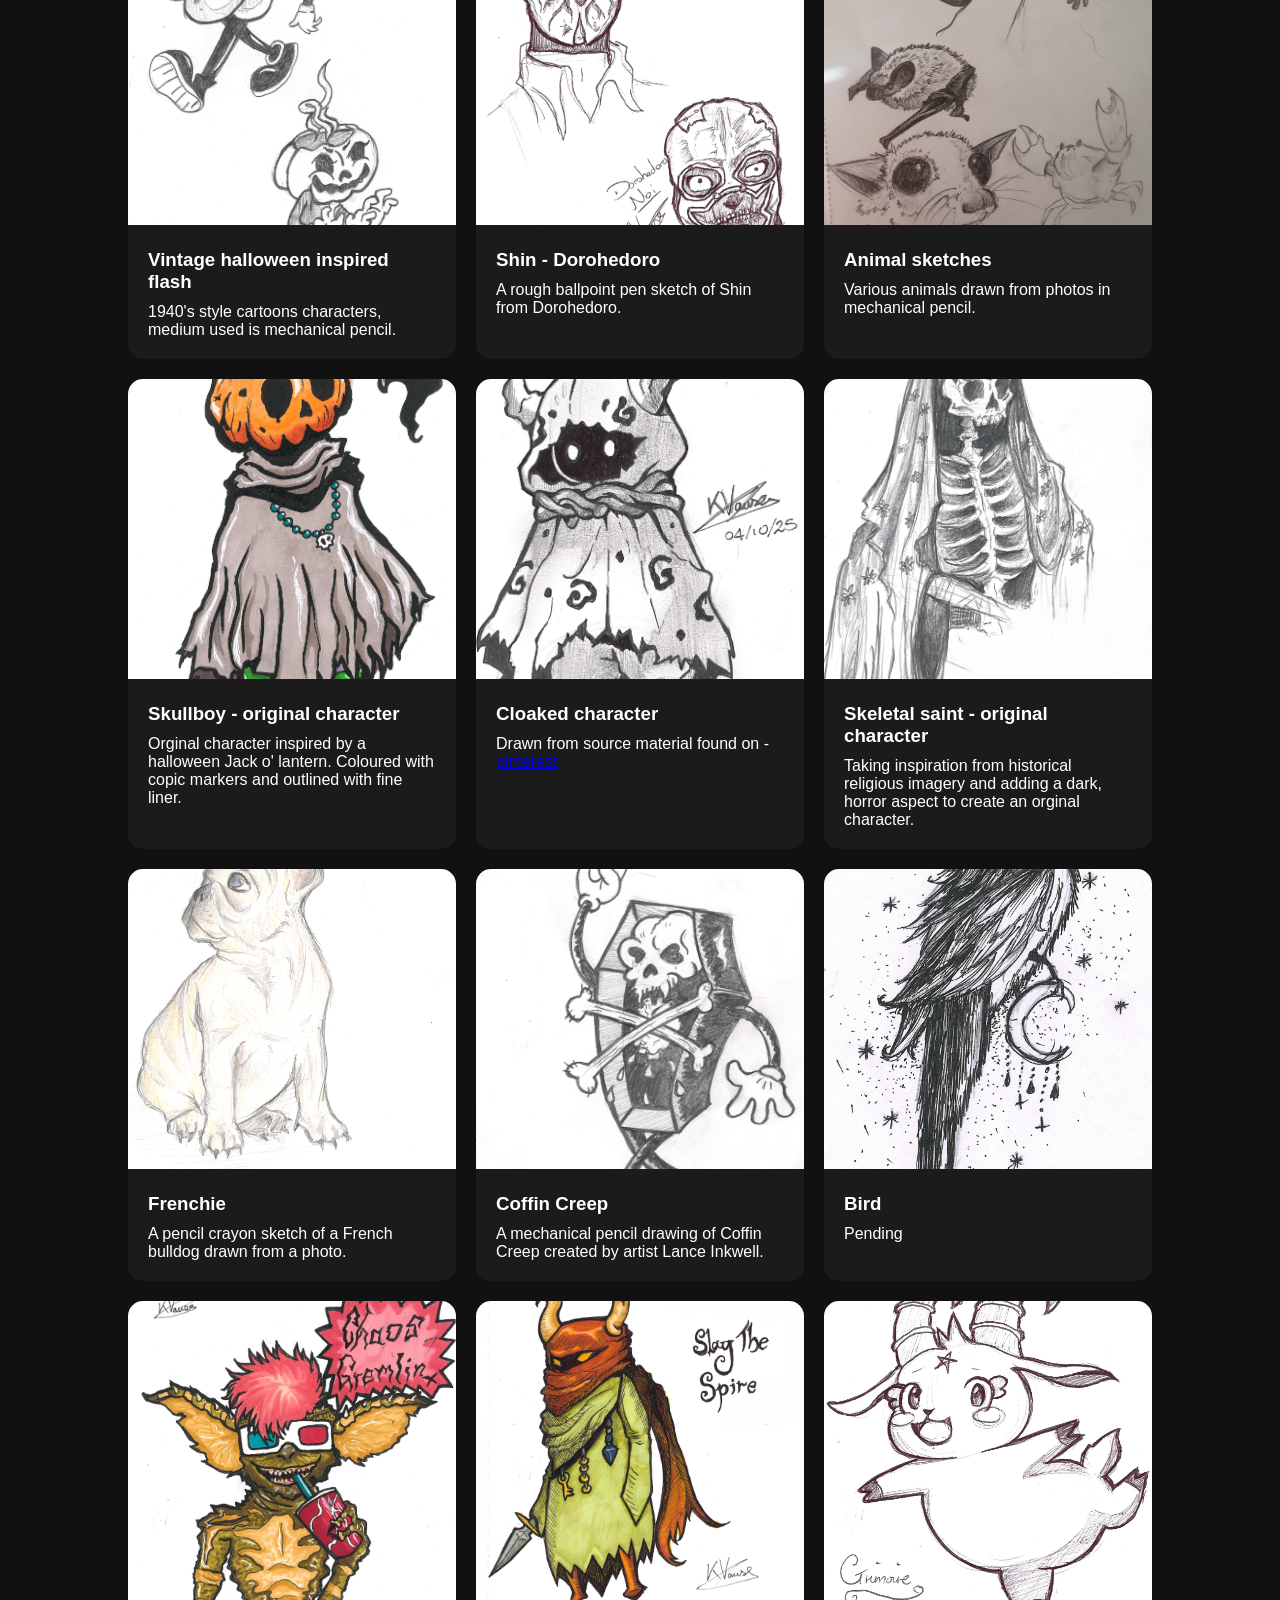
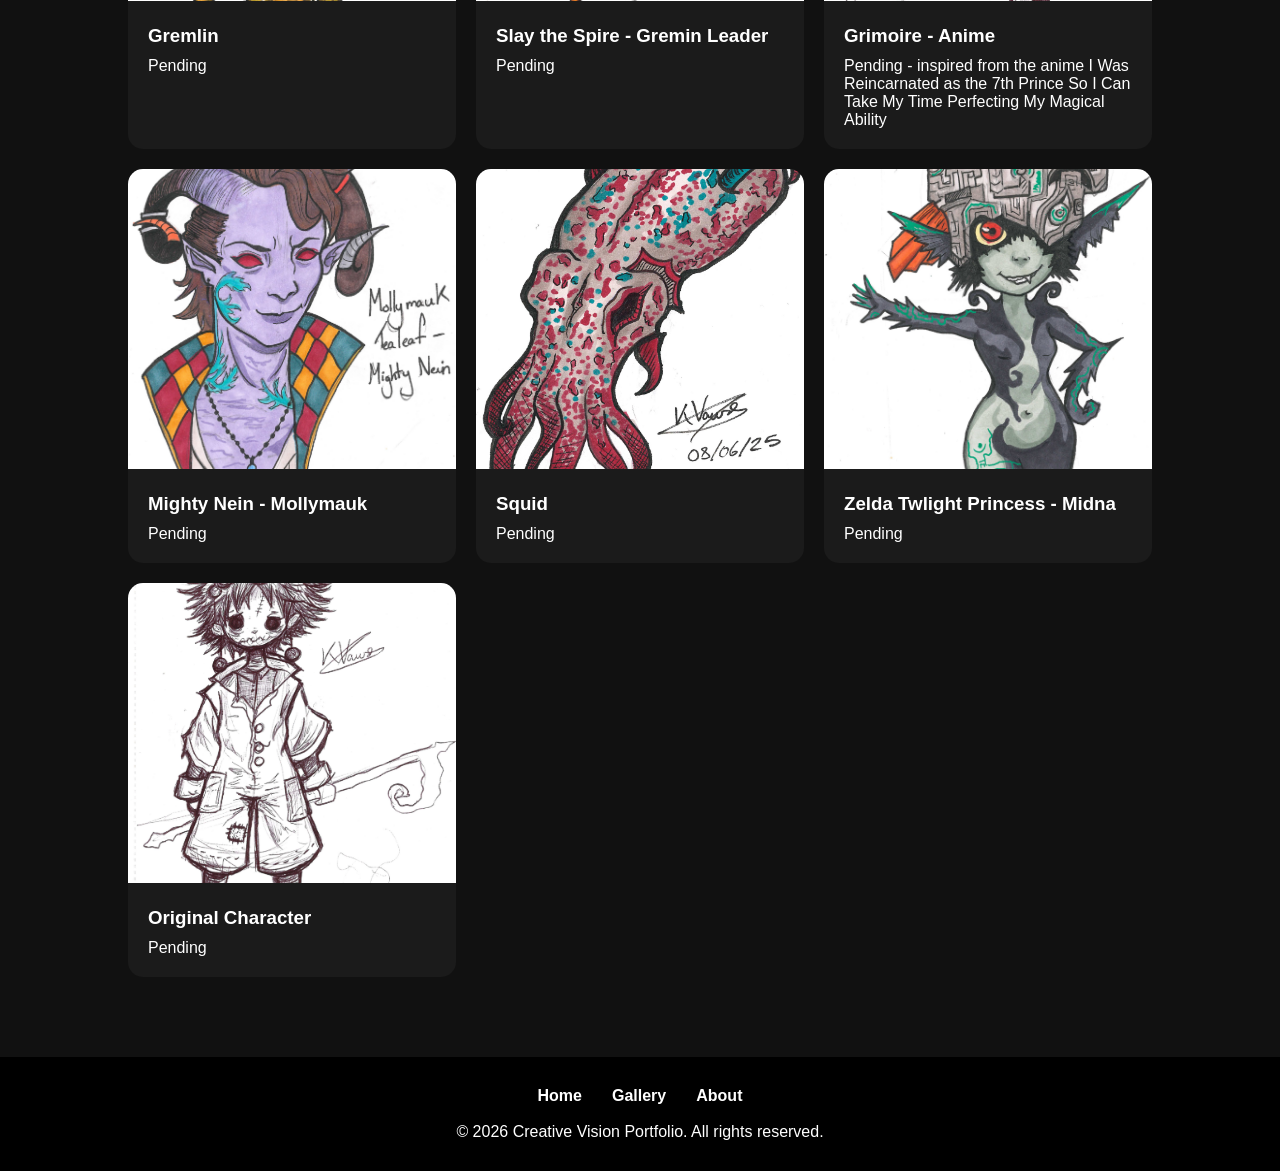
==== commit 54bb21b7: "Update index.html" ====
--- a/index.html
+++ b/index.html
@@ -187,7 +187,7 @@
 		
     <!-- Modal -->
     <div class="modal" id="imageModal">
-        <span class="close">ESC</span>
+        <span class="close"></span>
 
     <div class="modal-content">
         <div class="modal-text">
@@ -197,10 +197,9 @@
            <img id="modalImg">
         </div>
 		
-        <section id="about">
+    <div class="about">
+        	<section id="about">
             <h2 class="section-title">About the Artist</h2>
-
-            <div class="about">
                 <img src="gallery/The_Artist_Kate.jpeg" alt="Portrait of Kate Vause, the artist" loading="lazy">
 
                 <div class="about-text">
--- a/index.styles.css
+++ b/index.styles.css
@@ -182,46 +182,34 @@
 		background: #000;
 }
 
-/* Modal */
-.modal-content {
-    display: flex;
-    flex-direction: column;
-    align-items: center;
-    max-width: 90%;
-    text-align: center;
-    pointer-events: none;
-}
-
-.modal-text {
-    margin-top: 20px;
-    color: white;
-    max-width: 700px;
-}
-
-.modal-text h2 {
-    font-size: 2rem;
-    margin-bottom: 10px;
+        /* Modal */
+.modal {
+		display: none;
+		position: fixed;
+		z-index: 2000;
+		left: 0;
+		top: 0;
+		width: 100%;
+		height: 100%;
+		background: rgba(0,0,0,0.9);
+		justify-content: center;
+		align-items: center;
+		pointer-events: none;
 }
 
 .modal img {
-    max-width: 80%;
-    max-height: 80%;
-    border-radius: 20px;
+		max-width: 80%;
+		max-height: 80%;
+		border-radius: 20px;
 }
 
 .close {
-    position: absolute;
-    top: 30px;
-    right: 40px;
-    font-size: 40px;
-    color: white;
-    cursor: pointer;
-}
-
-.modal-text p {
-    font-size: 1.1rem;
-    line-height: 1.6;
-    opacity: 0.9;
+        position: absolute;
+        top: 30px;
+        right: 40px;
+        font-size: 40px;
+        color: white;
+        cursor: pointer;
 }
 
 @media(max-width: 768px) {
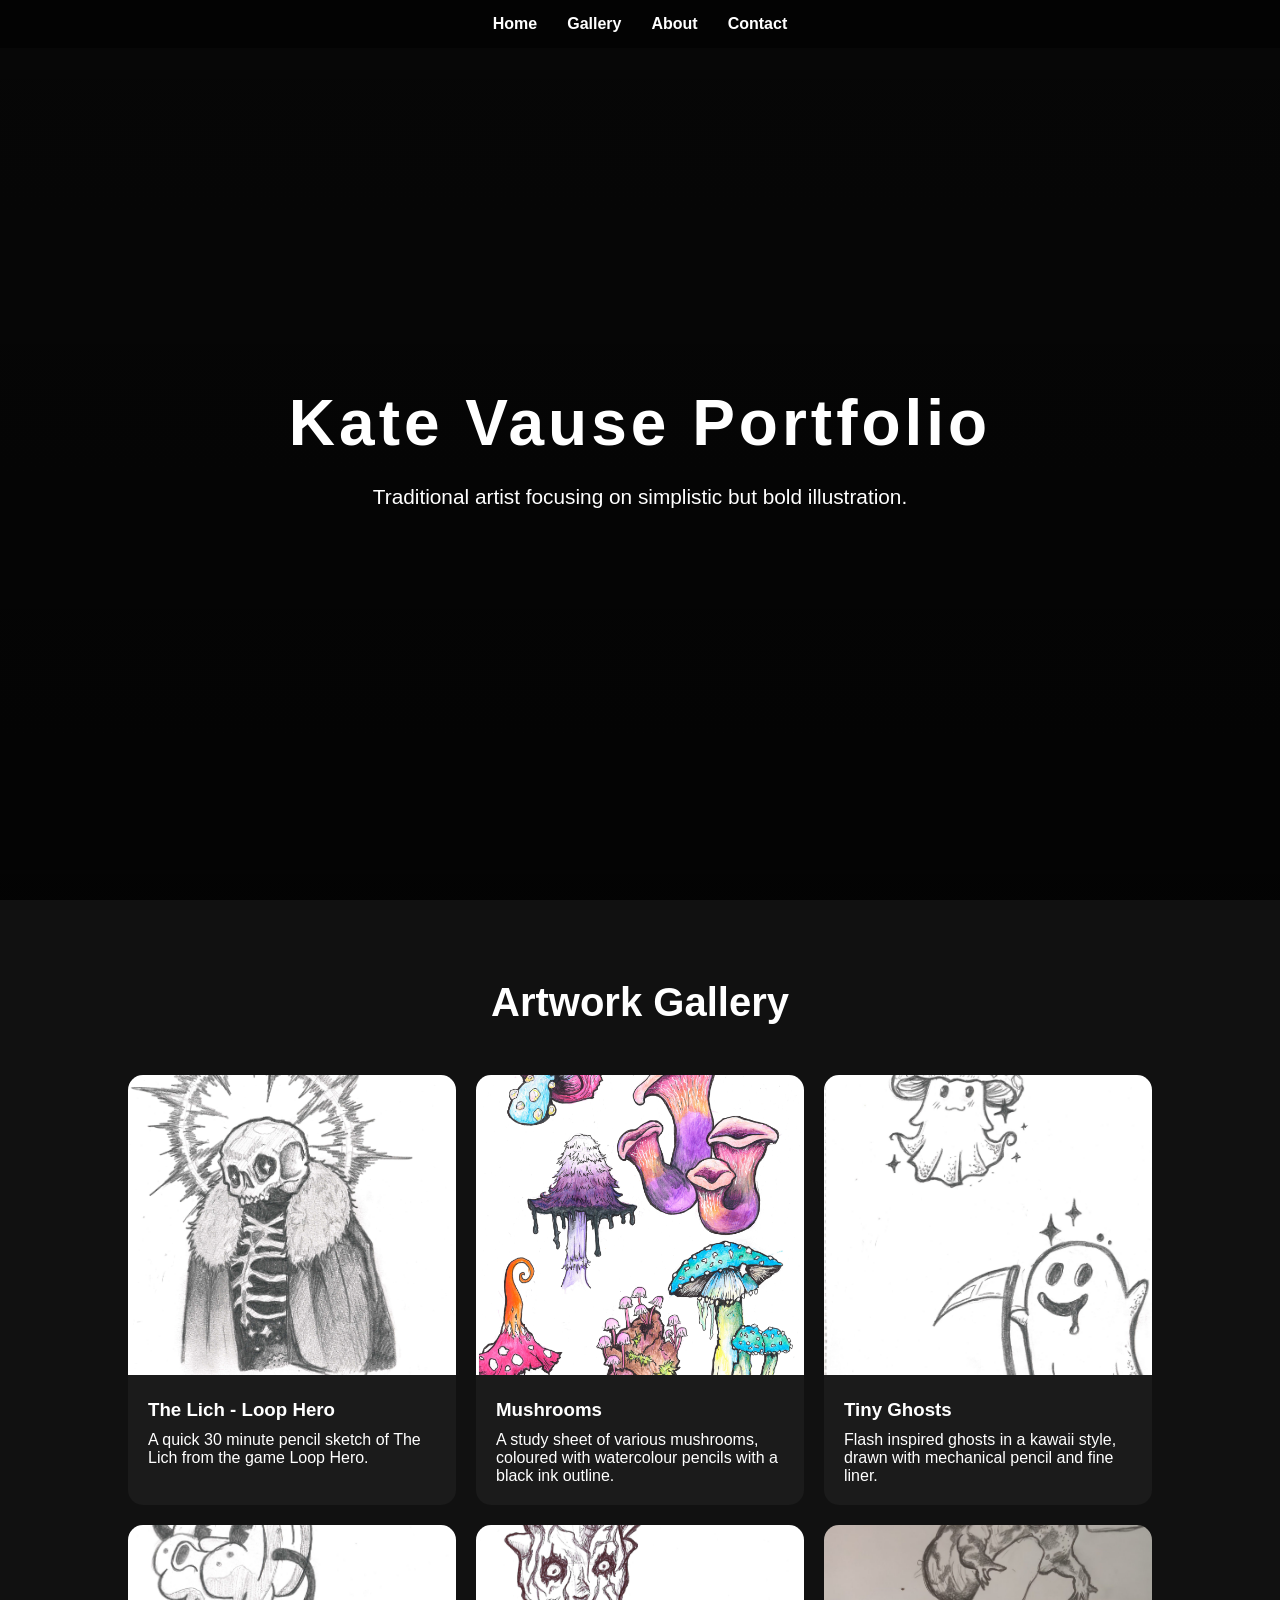
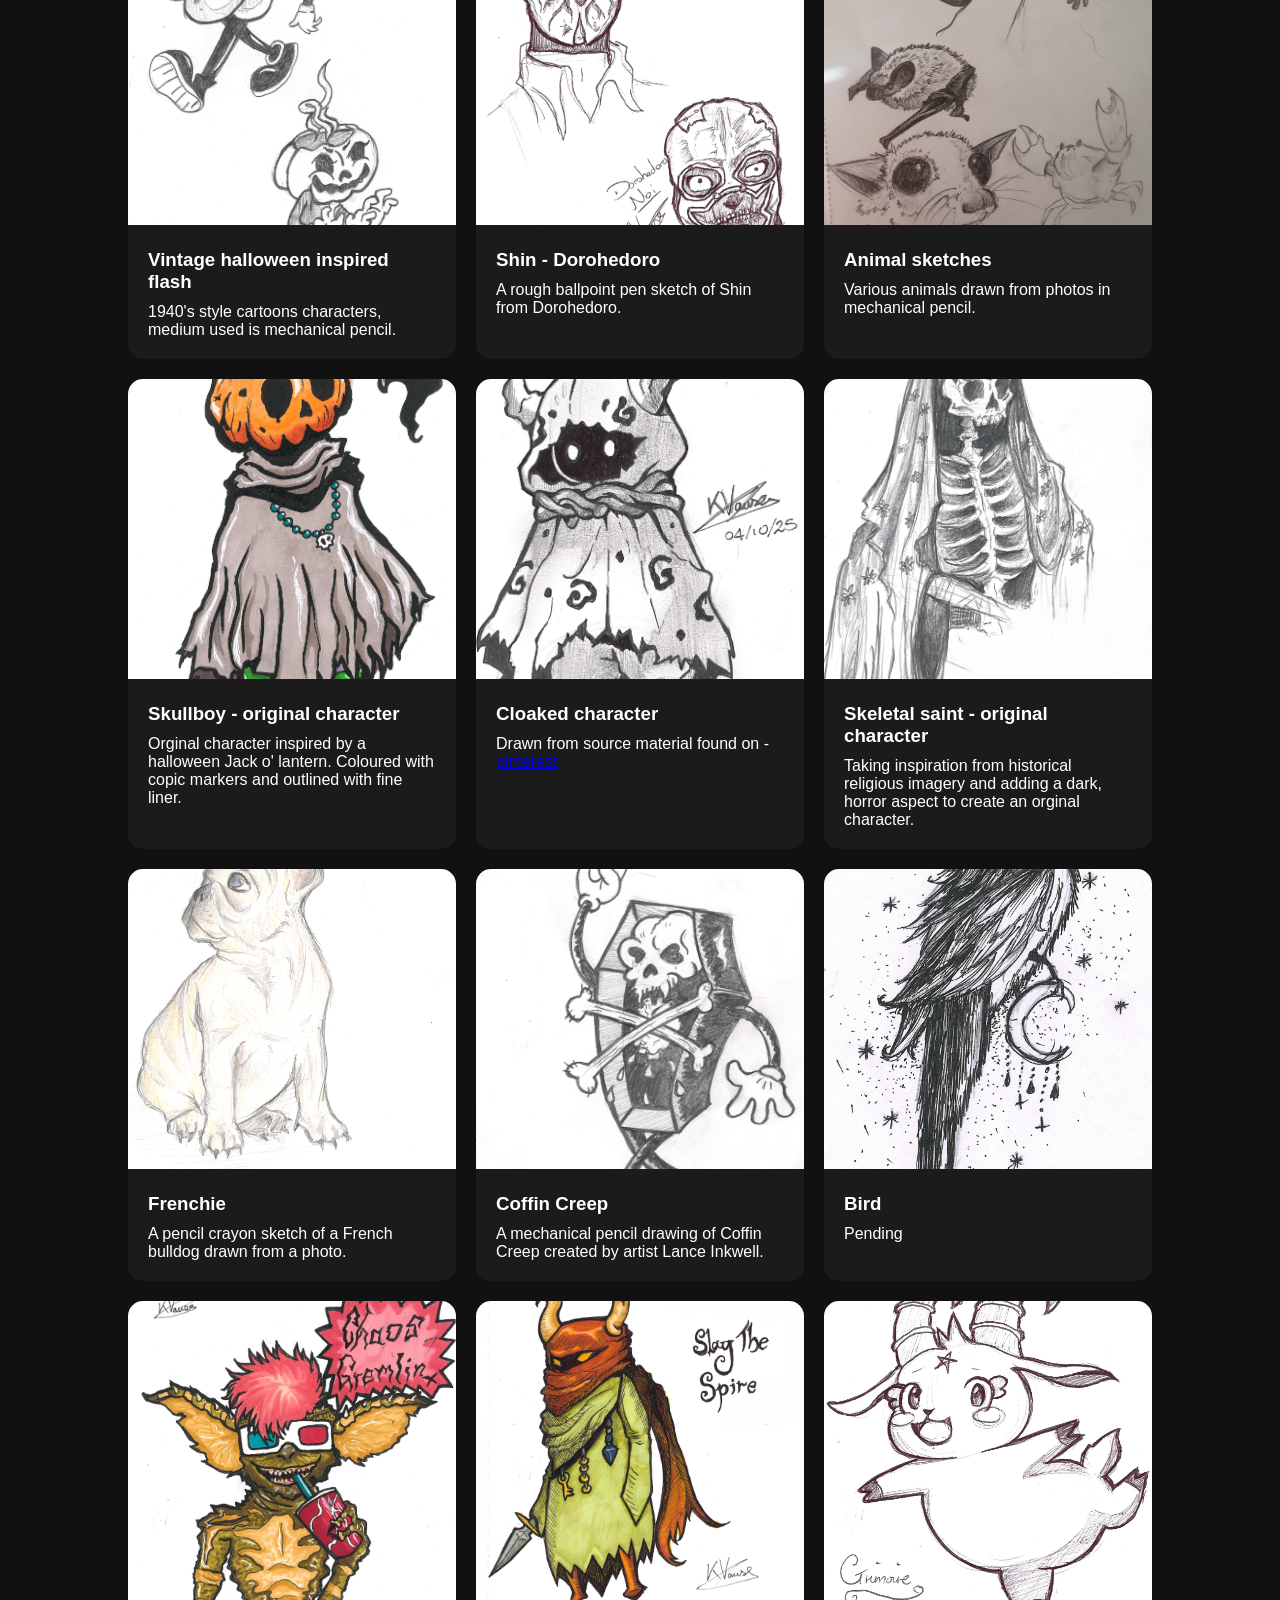
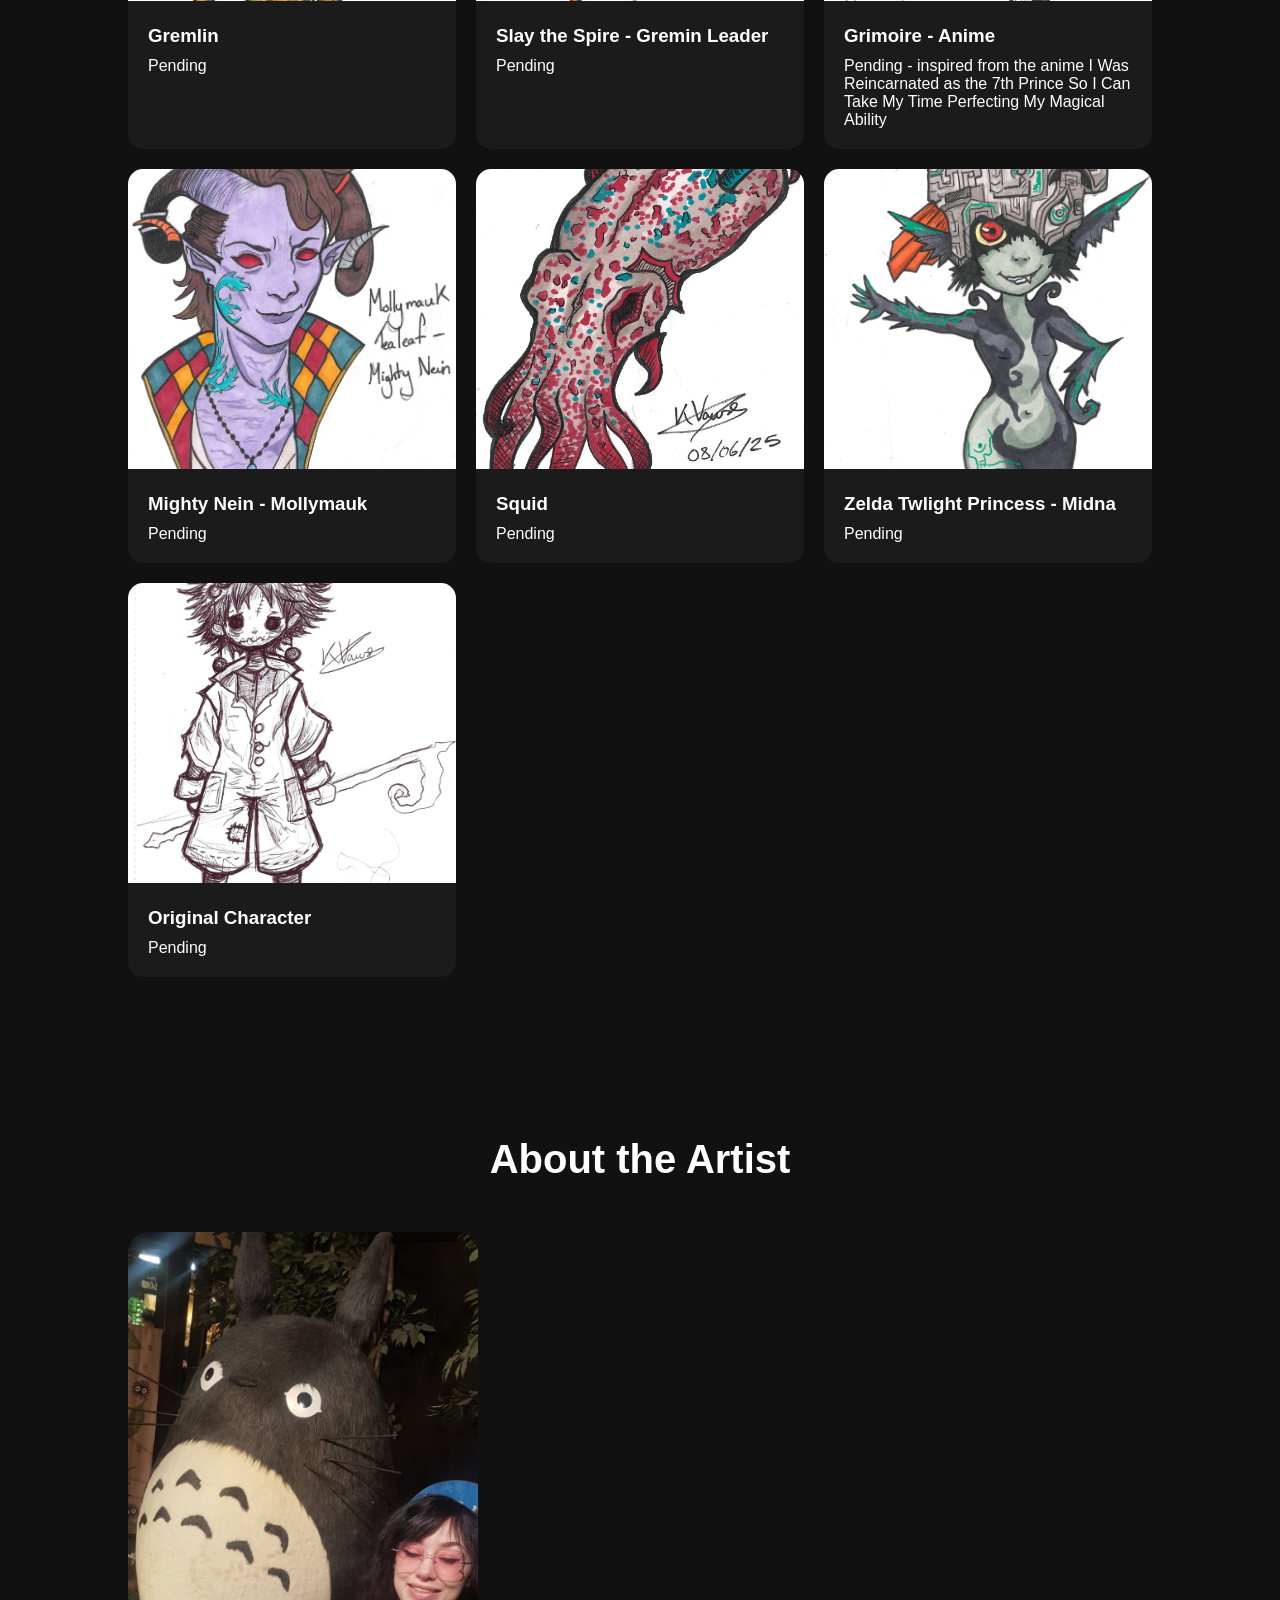
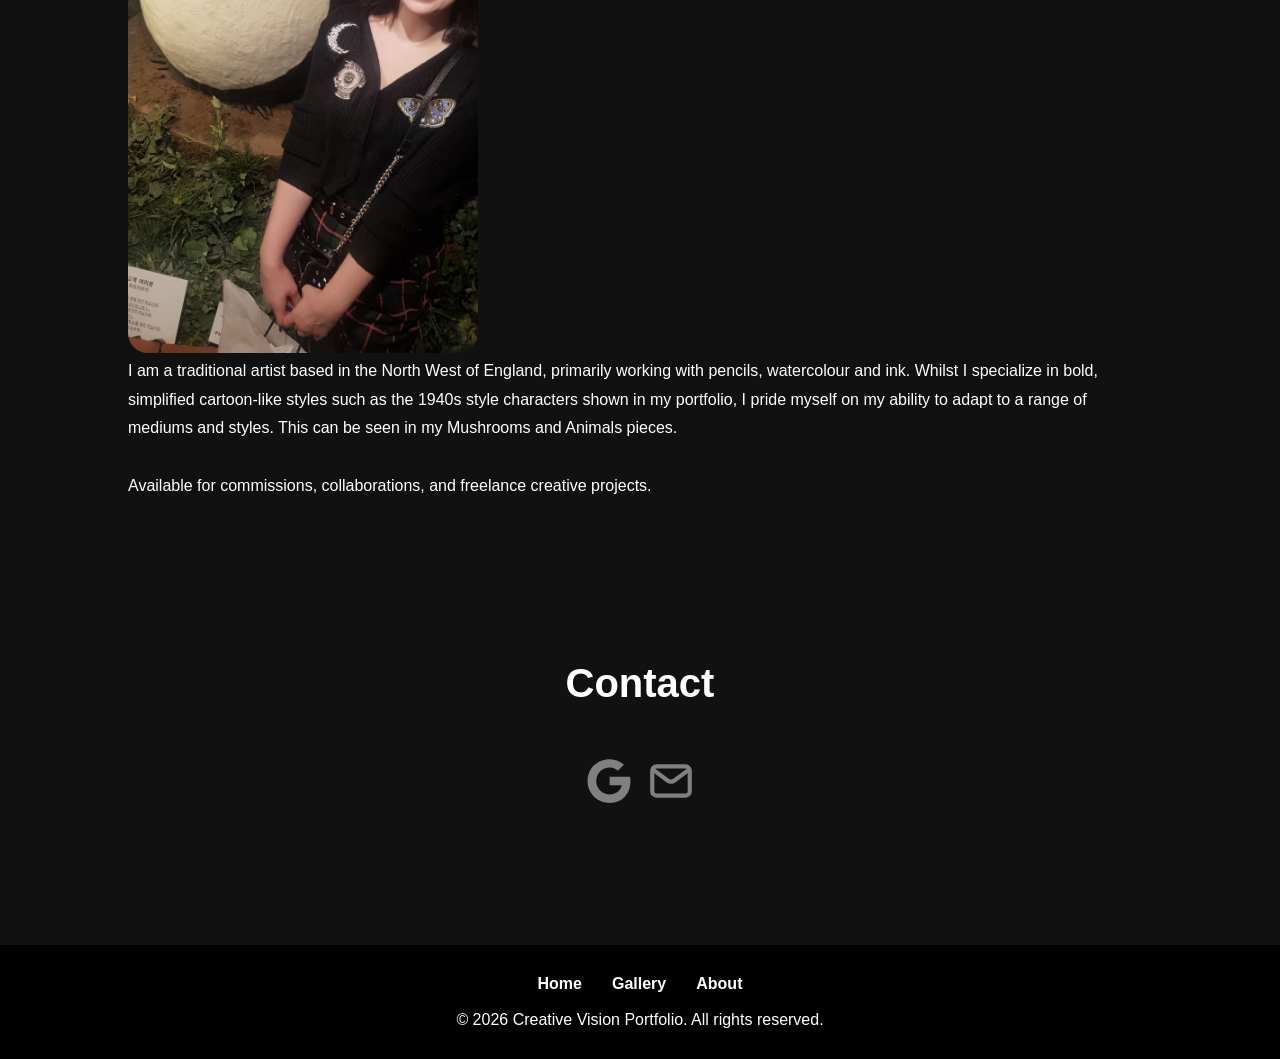
==== commit 47be1e7a: "Update index.html" ====
--- a/index.html
+++ b/index.html
@@ -195,6 +195,7 @@
             <p id="modalDescription"></p>
         </div>
            <img id="modalImg">
+        </div>
         </div>
 		
     <div class="about">
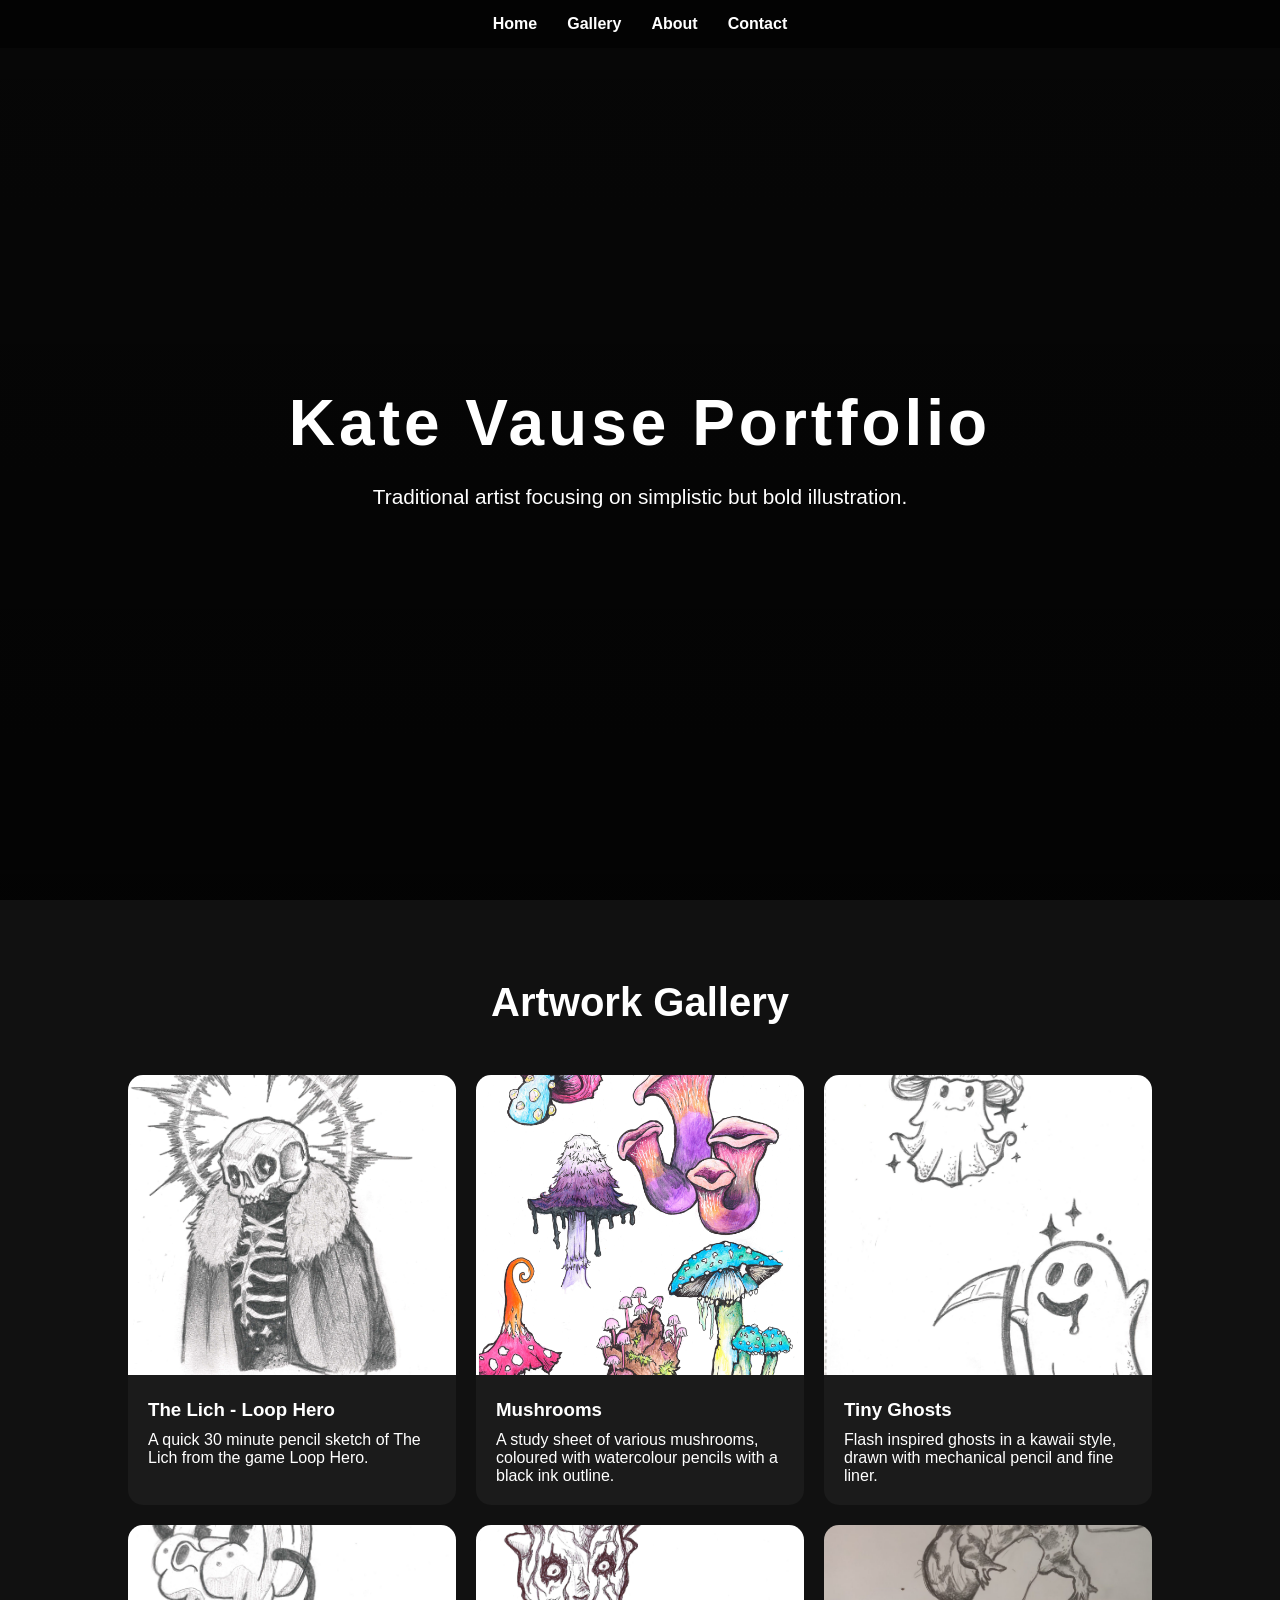
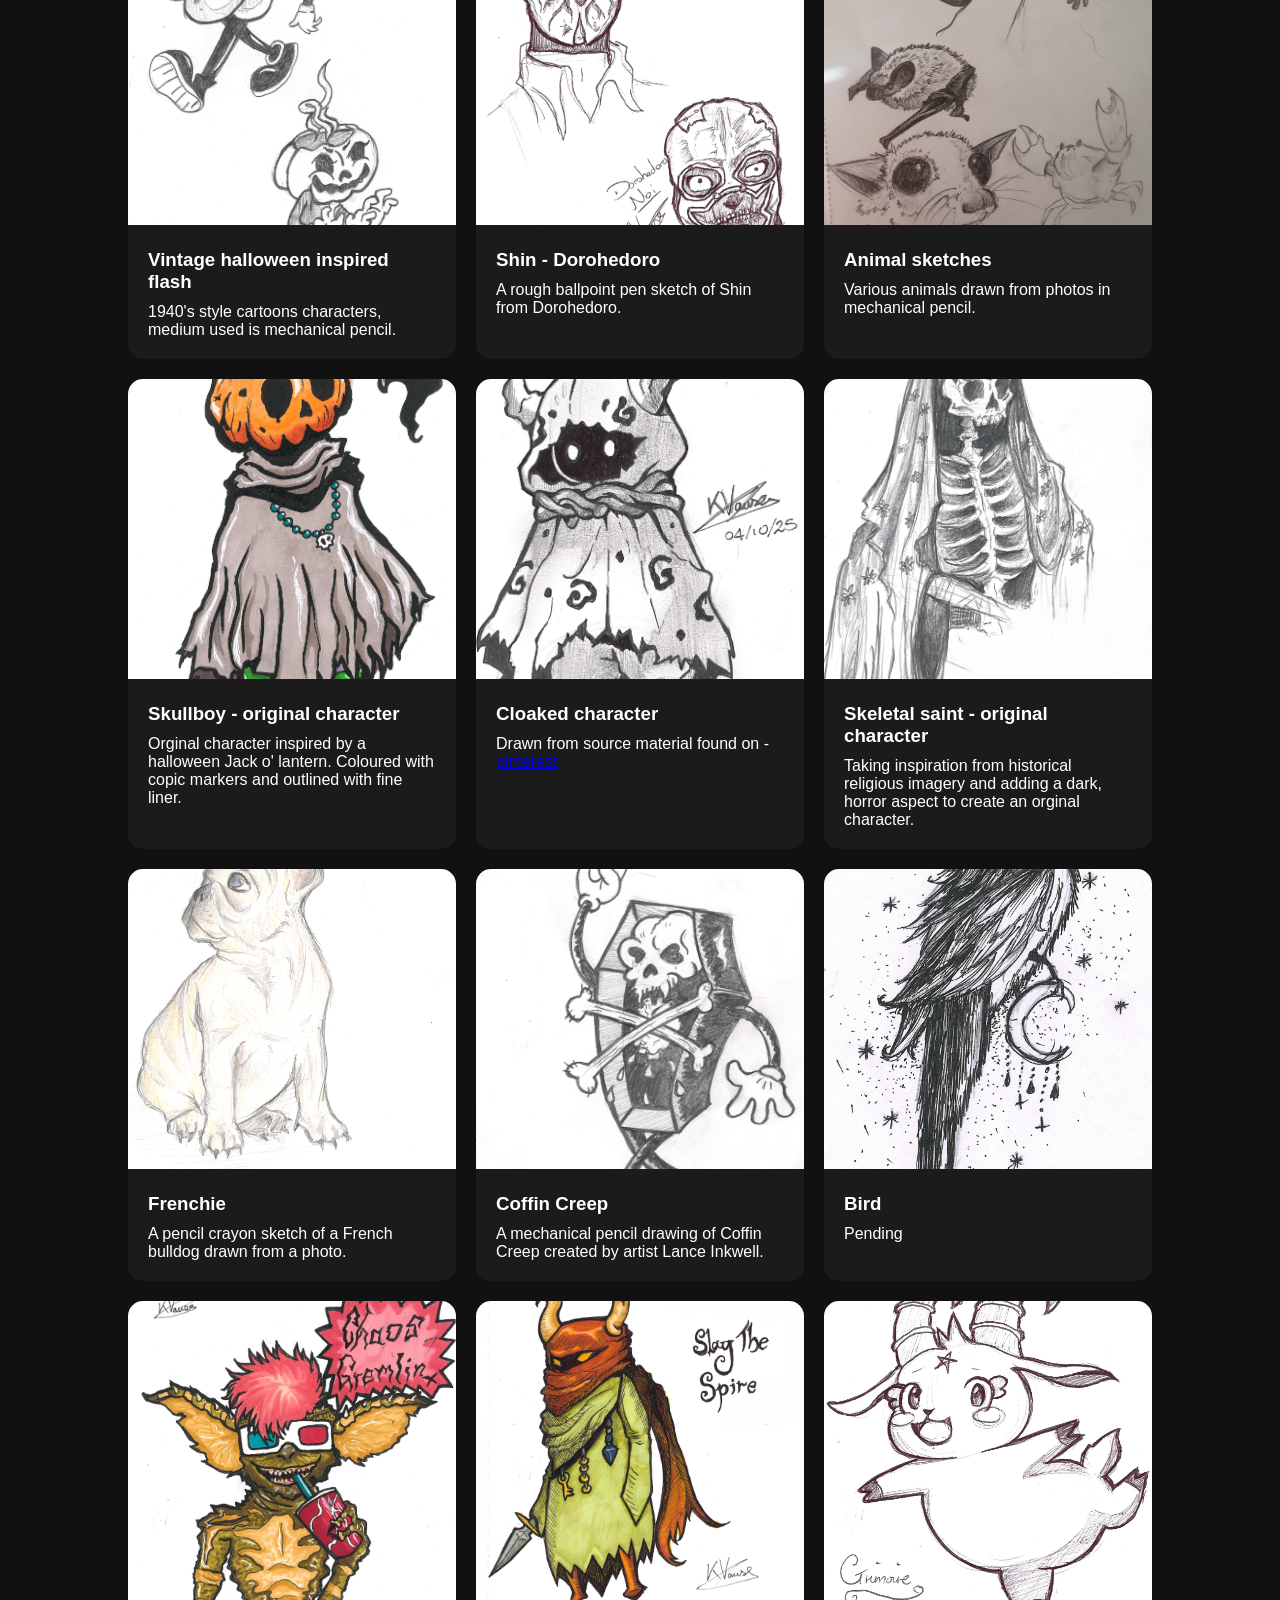
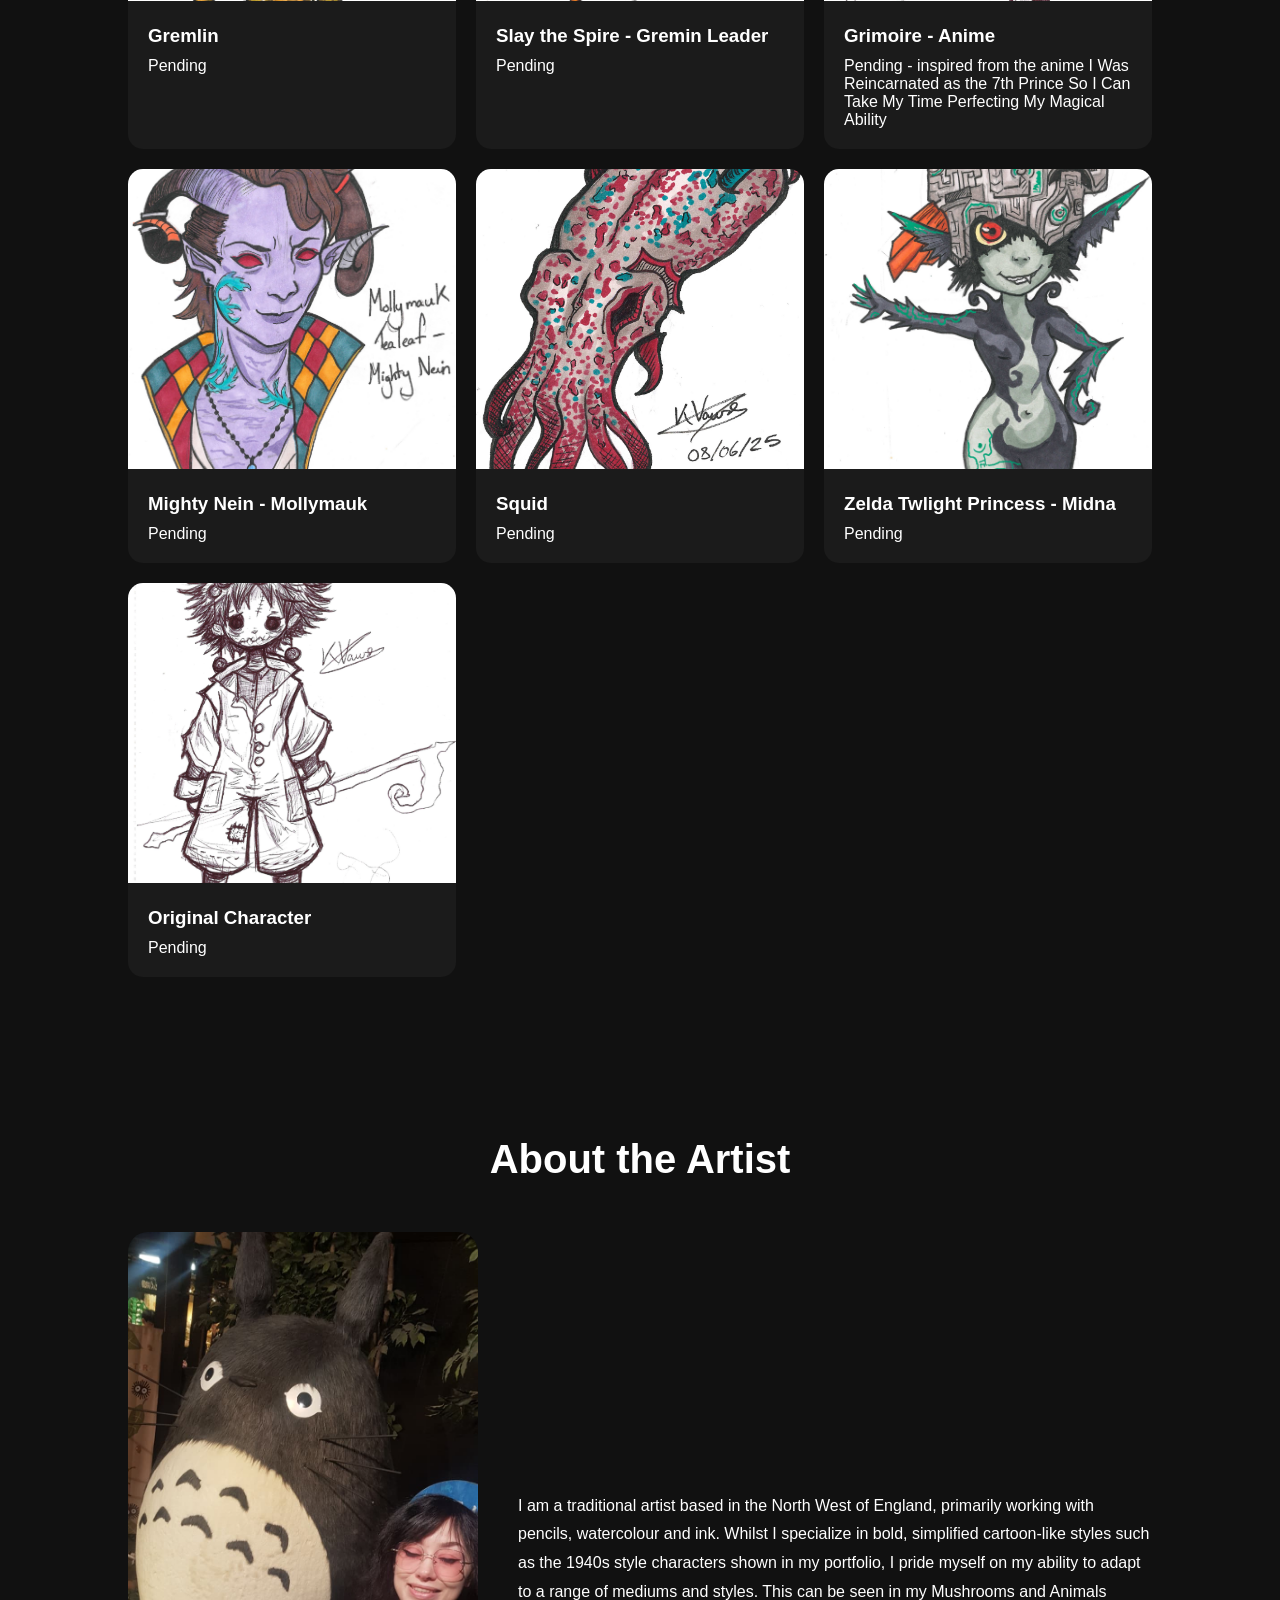
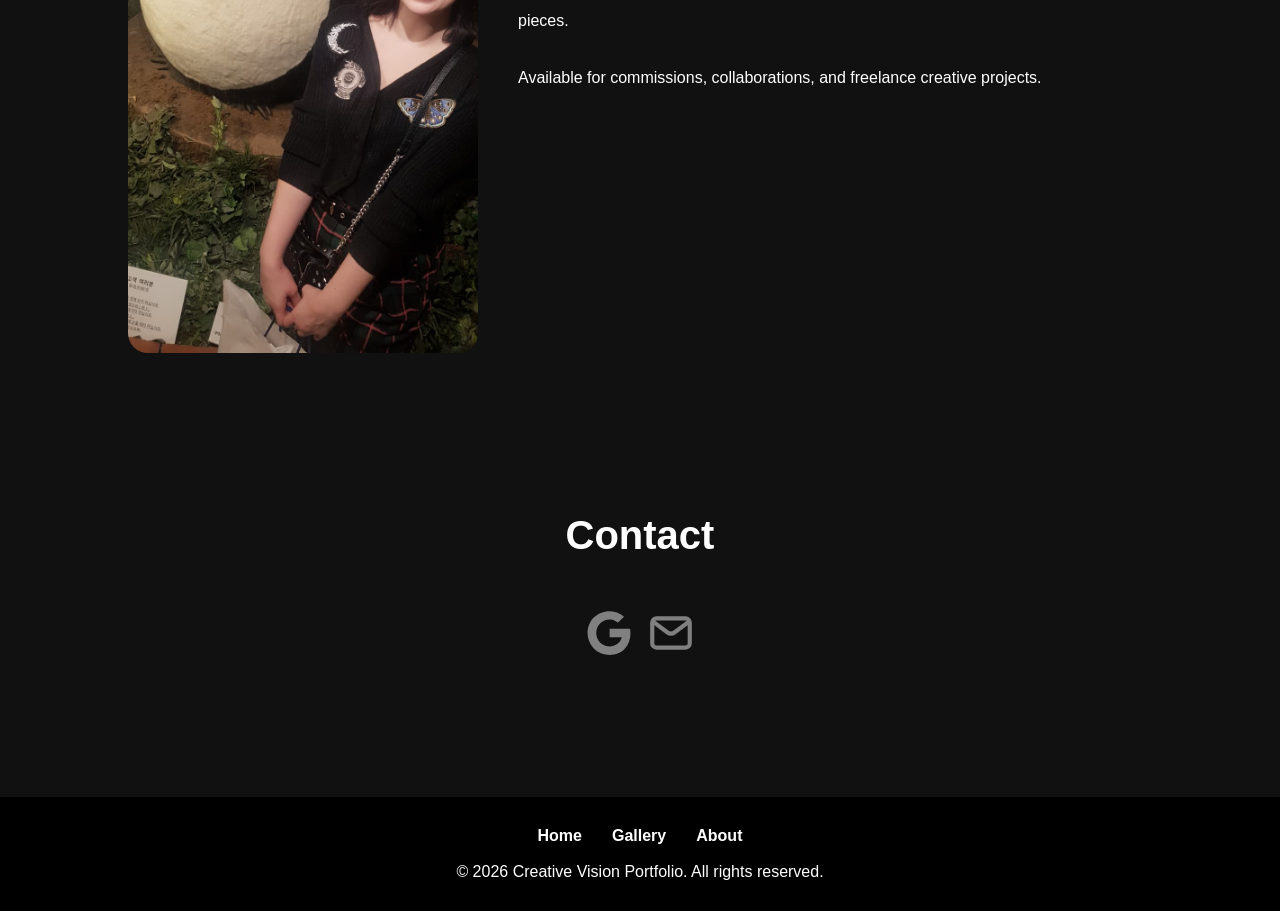
==== commit 072d9f86: "Update index.html" ====
--- a/index.html
+++ b/index.html
@@ -198,26 +198,27 @@
         </div>
         </div>
 		
-    <div class="about">
-        	<section id="about">
-            <h2 class="section-title">About the Artist</h2>
-                <img src="gallery/The_Artist_Kate.jpeg" alt="Portrait of Kate Vause, the artist" loading="lazy">
-
-                <div class="about-text">
-                    <p>
-                        I am a traditional artist based in the North West of England, primarily working with pencils, watercolour and ink. 
+    <section id="about">
+        <h2 class="section-title">About the Artist</h2>
+
+        <div class="about">
+            <img src="The_Artist_Kate.jpeg" alt="Artist">
+
+            <div class="about-text">
+                <p>
+                    I am a traditional artist based in the North West of England, primarily working with pencils, watercolour and ink. 
                         Whilst I specialize in bold, simplified cartoon-like styles such as the 1940s style characters shown in my portfolio, 
                         I pride myself on my ability to adapt to a range of mediums and styles. This can be seen in my Mushrooms and Animals pieces. 
-                    </p>
-
-                    <br>
-
-                    <p>
-                        Available for commissions, collaborations, and freelance creative projects.
-                    </p>
-                </div>
+                </p>
+
+                <br>
+
+                <p>
+                    Available for commissions, collaborations, and freelance creative projects.
+                </p>
             </div>
-        </section>
+        </div>
+    </section>
         <section id="contact">
             <h2 class="section-title">Contact</h2>
 <!--        #Removed contact form for now    -->
